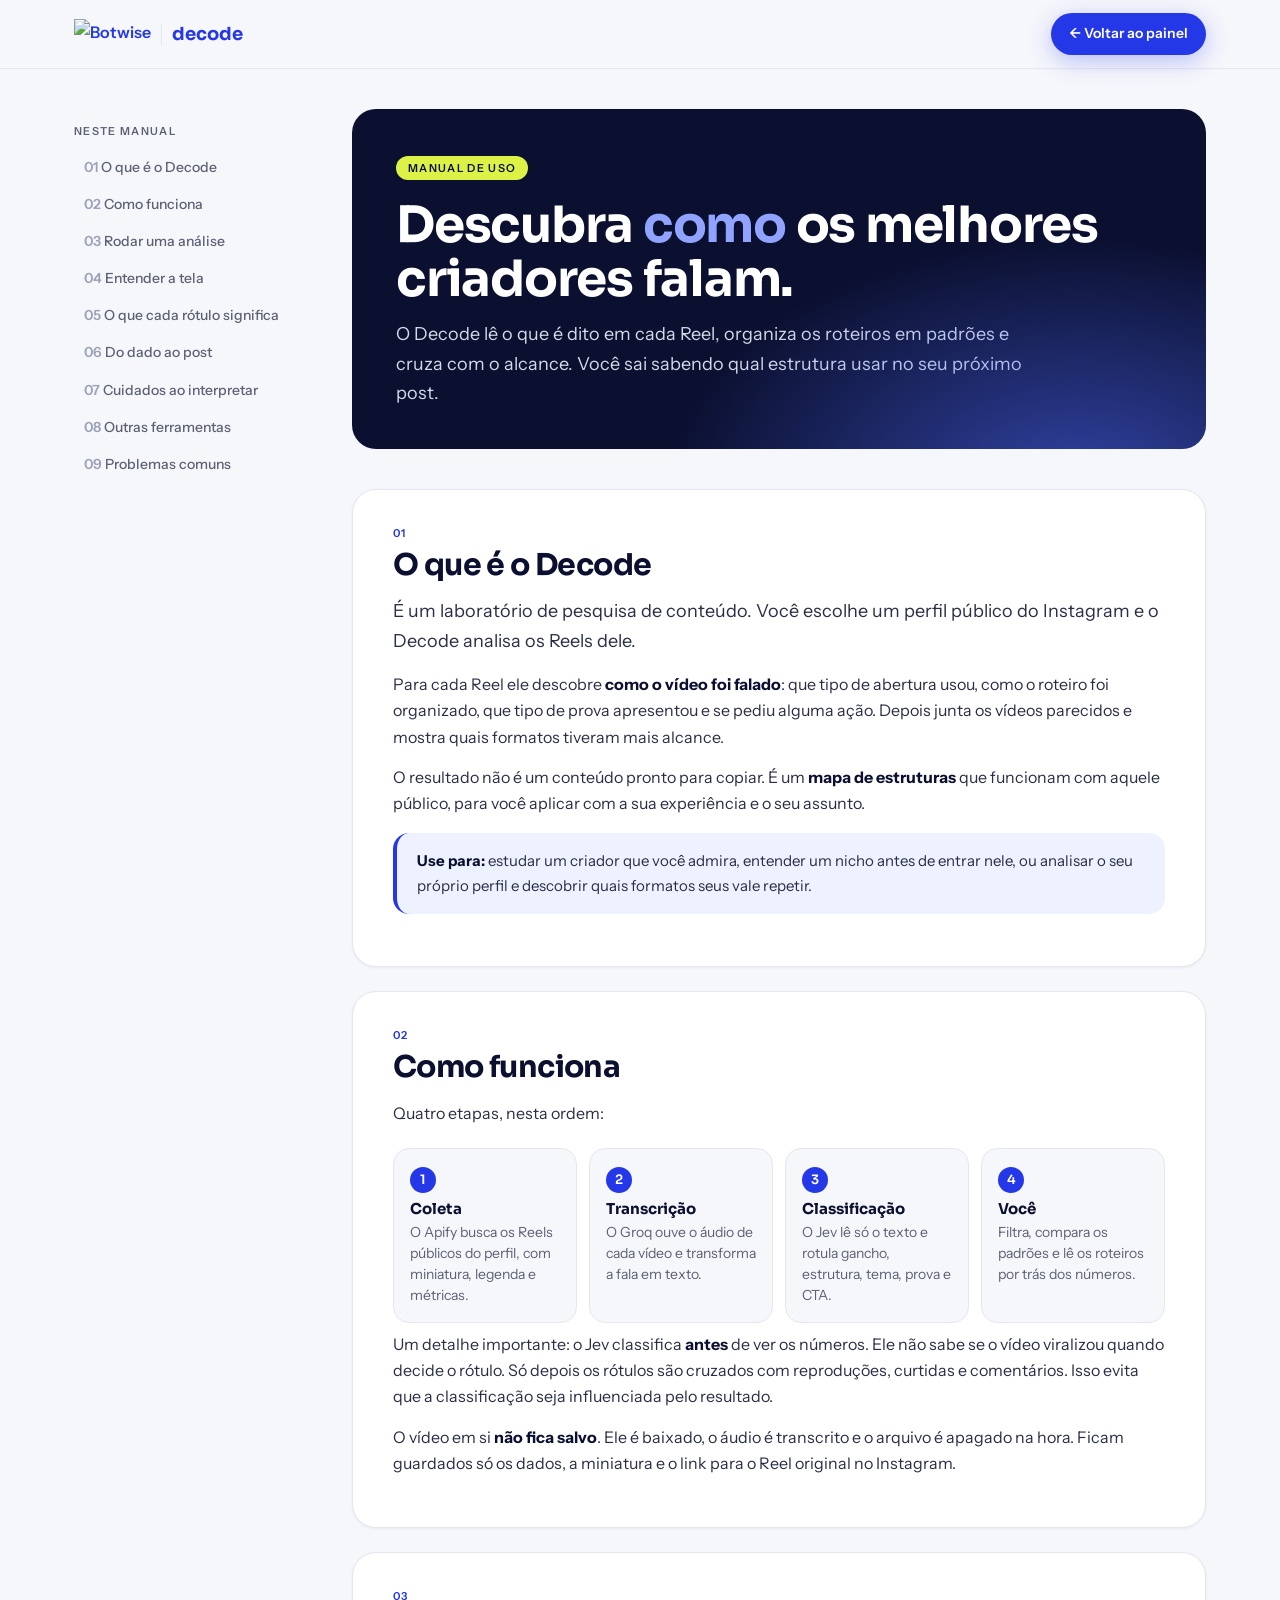
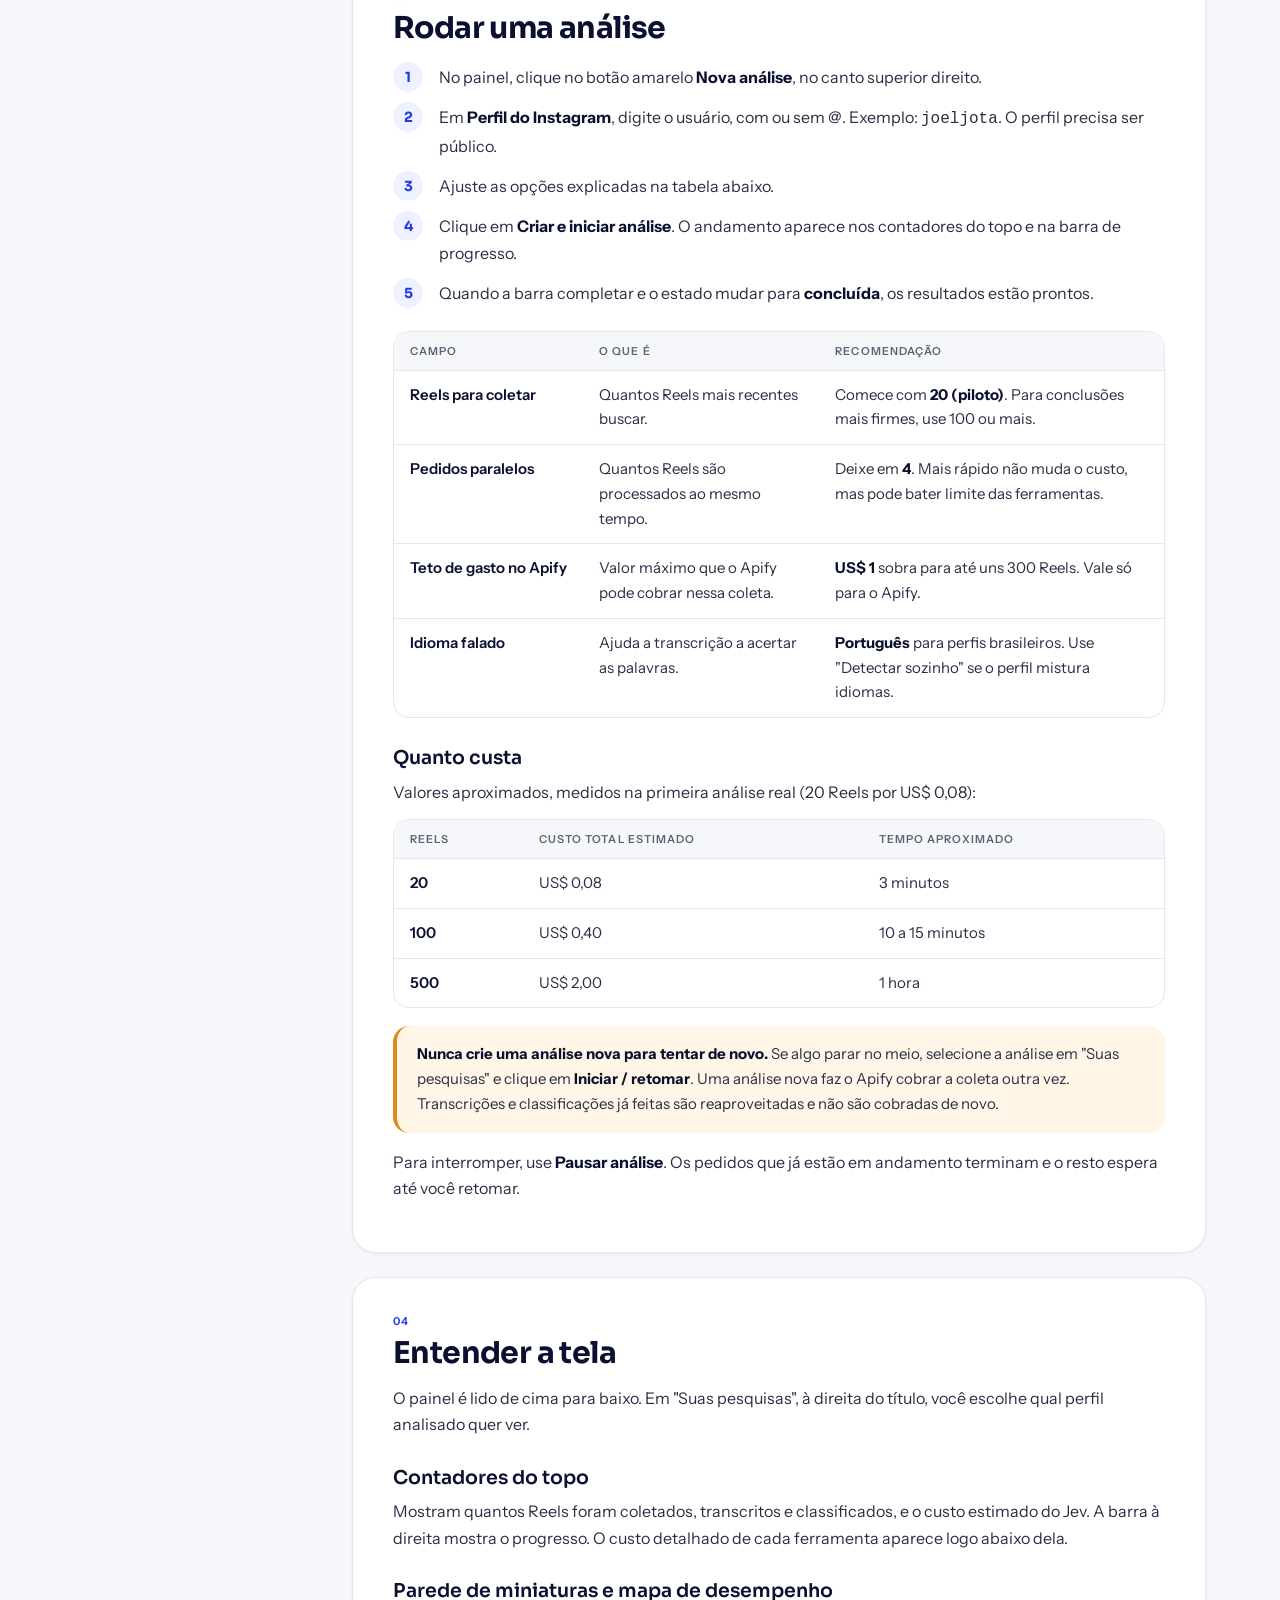
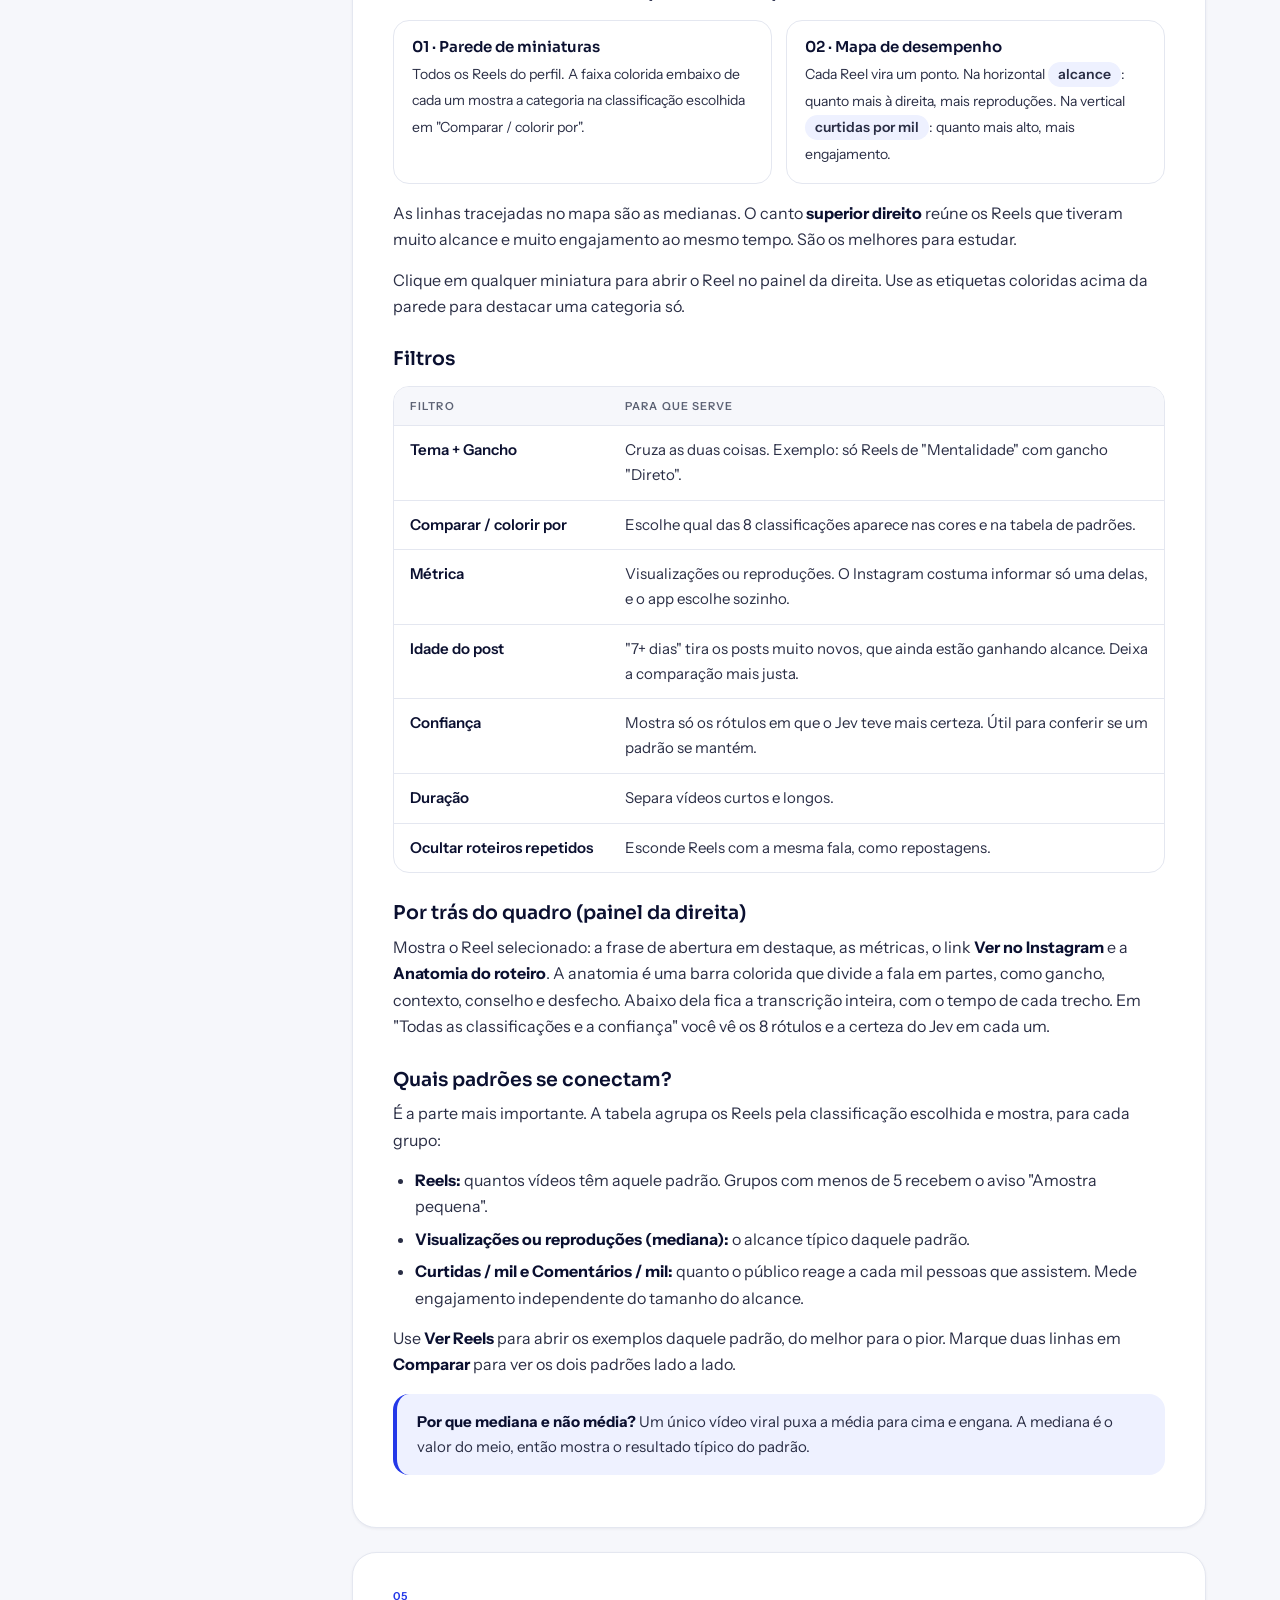
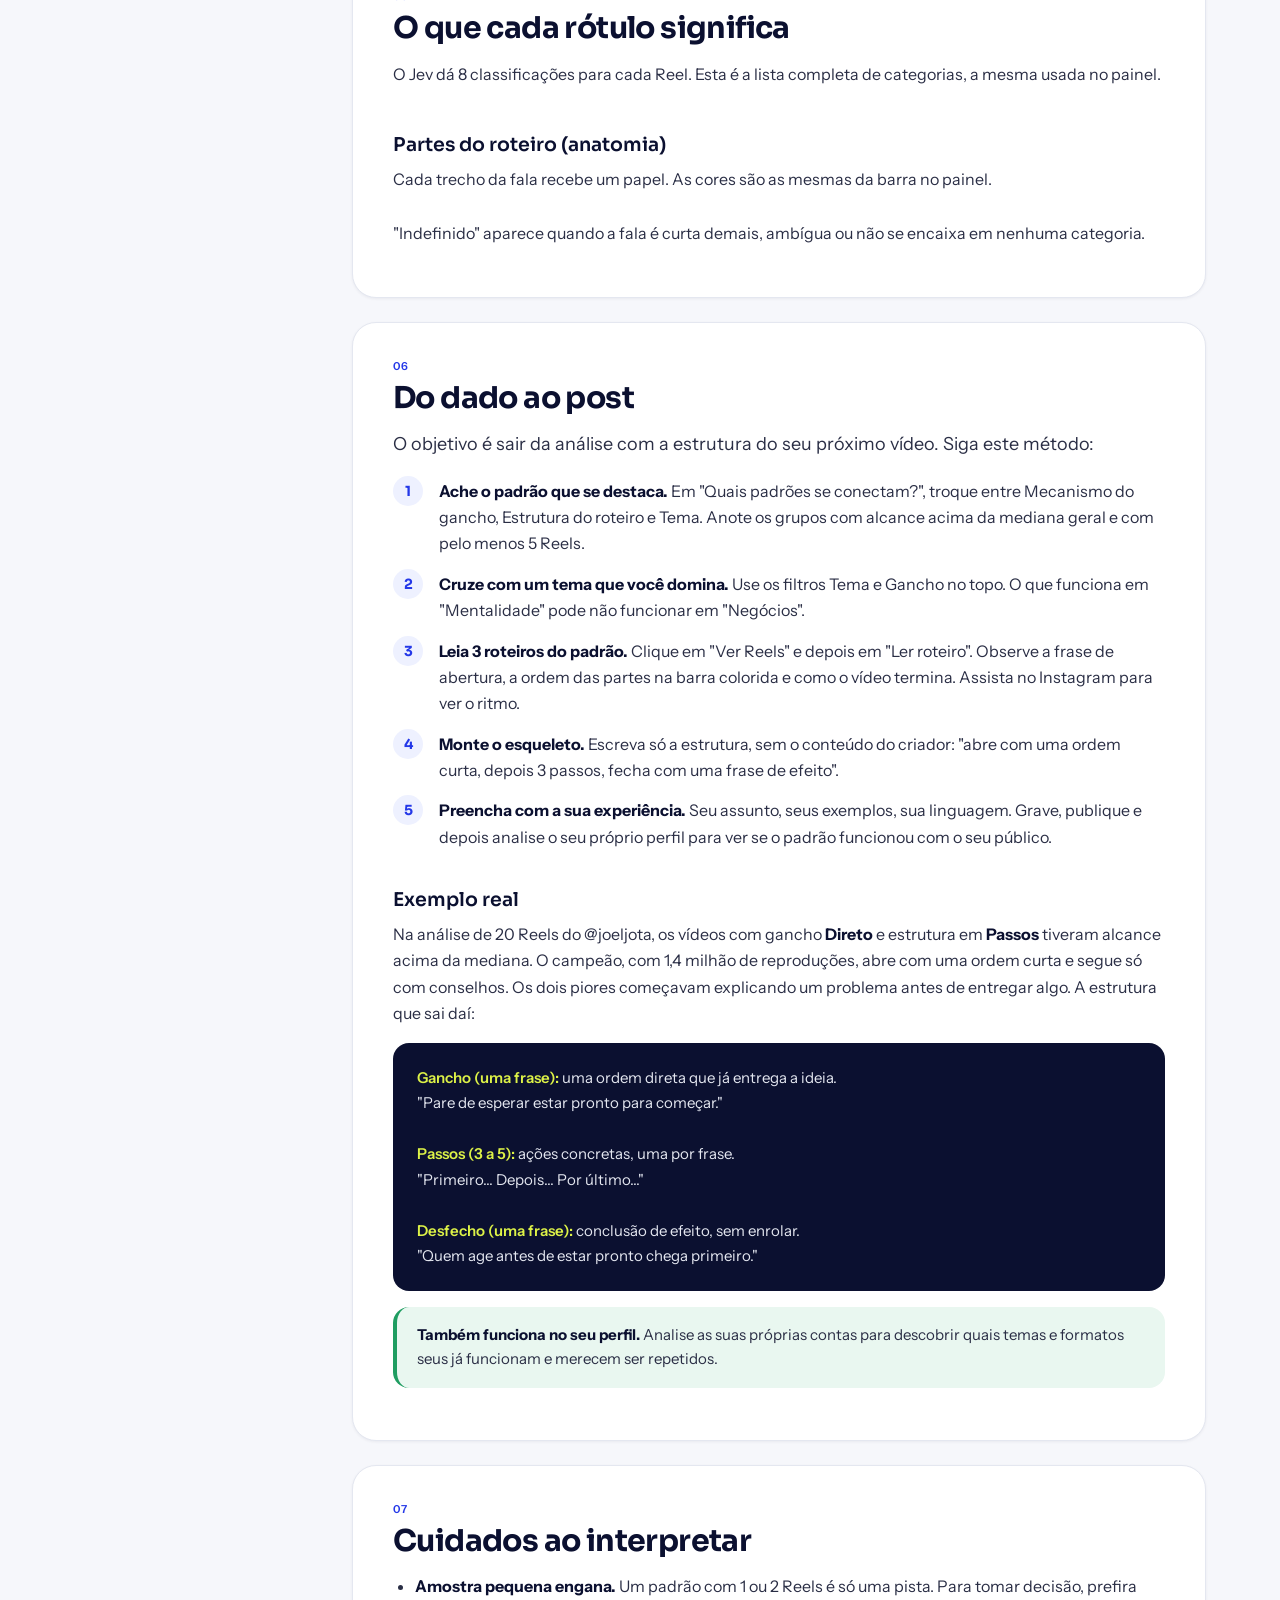
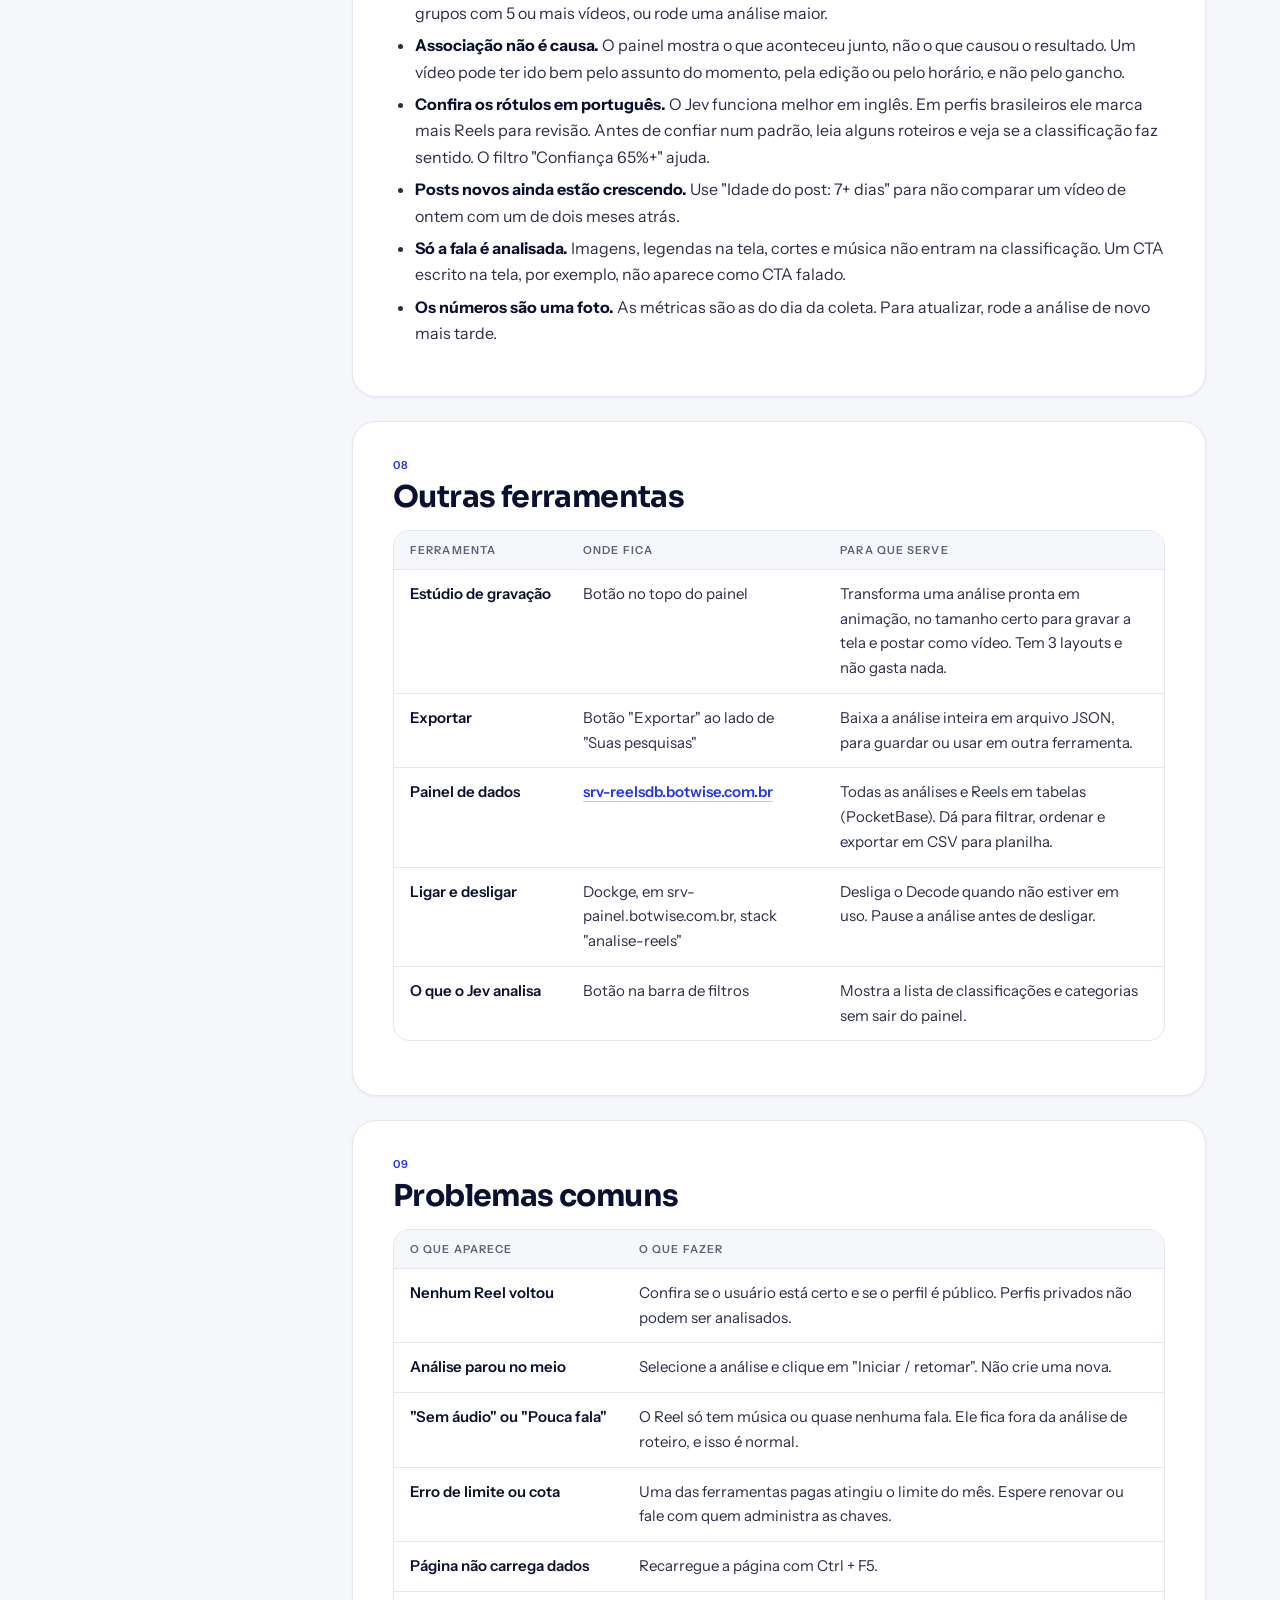
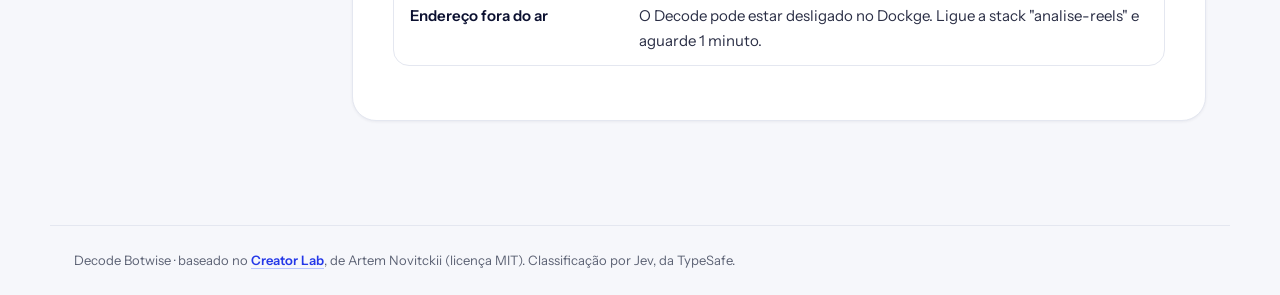
==== public/manual.html @ 29645ce3 "Manual de uso em /manual com link 'Como usar' no painel Explica o que é o Decode, como rodar uma aná" ====
<!doctype html>
<html lang="pt-BR"><head><meta charset="UTF-8"><meta name="viewport" content="width=device-width, initial-scale=1">
<title>Decode Botwise · Manual de uso</title><link rel="icon" type="image/png" href="/favicon.png">
<style>
@import url('https://fonts.googleapis.com/css2?family=Sora:wght@500;600;700&family=Instrument+Sans:wght@400;500;600;700&display=swap');
:root{--azul:#2438E8;--azul-700:#1C2CC0;--azul-50:#EEF1FF;--azul-100:#DCE3FF;--azul-200:#B9C6FF;--tinta:#0B1030;--texto:#2A2E45;--cinza:#5C6274;--cinza-400:#9CA3B8;--linha:#E4E7F0;--fundo:#F6F7FB;--fundo-2:#EEF0F6;--citrico:#DDF247;--sucesso:#1F9D61;--alerta:#DB8B1F;--erro:#E5484D;
 --display:'Sora',system-ui,sans-serif;--texto-f:'Instrument Sans',system-ui,sans-serif}
*{box-sizing:border-box}
html{scroll-behavior:smooth;scroll-padding-top:84px}
body{margin:0;background:var(--fundo);color:var(--texto);font:16px/1.65 var(--texto-f);-webkit-font-smoothing:antialiased}
a{color:var(--azul);font-weight:600;text-decoration:none;border-bottom:1px solid var(--azul-200)}
a:hover{border-bottom-color:var(--azul)}
.topo{position:sticky;top:0;z-index:10;background:rgba(246,247,251,.92);backdrop-filter:blur(8px);border-bottom:1px solid var(--linha)}
.topo-in{max-width:1180px;margin:auto;height:68px;padding:0 24px;display:flex;align-items:center;justify-content:space-between;gap:16px}
.marca{display:flex;align-items:center;gap:10px;border:0}
.marca img{height:30px;display:block}
.marca span{font:700 18px var(--display);color:var(--azul);padding-left:10px;border-left:1px solid var(--linha)}
.voltar{display:inline-flex;align-items:center;gap:8px;background:var(--azul);color:#fff;border:0;border-radius:999px;padding:9px 18px;font-size:14px;box-shadow:0 6px 24px rgba(36,56,232,.30)}
.voltar:hover{background:var(--azul-700)}
.grade{max-width:1180px;margin:auto;padding:0 24px;display:grid;grid-template-columns:230px minmax(0,1fr);gap:48px}
nav.indice{position:sticky;top:92px;align-self:start;padding:32px 0;font-size:14px}
nav.indice p{font:600 11px var(--texto-f);letter-spacing:.12em;color:var(--cinza);margin:0 0 12px}
nav.indice ol{list-style:none;margin:0;padding:0;counter-reset:i}
nav.indice li{counter-increment:i;margin:2px 0}
nav.indice a{display:block;border:0;color:var(--cinza);font-weight:500;padding:6px 10px;border-radius:10px}
nav.indice a:before{content:counter(i,decimal-leading-zero) "  ";color:var(--cinza-400);font-weight:600}
nav.indice a:hover{background:var(--azul-50);color:var(--tinta)}
main{padding:40px 0 80px;min-width:0}
.hero{background:var(--tinta);color:#fff;border-radius:24px;padding:44px 44px 40px;position:relative;overflow:hidden;margin-bottom:40px}
.hero:after{content:'';position:absolute;inset:0;background:radial-gradient(80% 120% at 85% 110%,rgba(79,107,255,.55),transparent 60%);pointer-events:none}
.hero>*{position:relative}
.selo{display:inline-block;font:600 11px var(--texto-f);letter-spacing:.12em;color:var(--tinta);background:var(--citrico);border-radius:999px;padding:5px 12px}
.hero h1{font:700 clamp(32px,4.4vw,50px)/1.08 var(--display);letter-spacing:-.025em;margin:18px 0 14px}
.hero h1 span{color:#8FA3FF}
.hero p{font-size:18px;color:#D5DAE8;max-width:640px;margin:0}
section{background:#fff;border:1px solid var(--linha);border-radius:24px;padding:36px 40px;margin:0 0 24px;box-shadow:0 1px 3px rgba(11,16,48,.06)}
.num{font:600 11px var(--texto-f);letter-spacing:.12em;color:var(--azul)}
h2{font:700 clamp(24px,2.6vw,30px)/1.18 var(--display);letter-spacing:-.02em;color:var(--tinta);margin:8px 0 14px}
h3{font:600 19px/1.3 var(--display);color:var(--tinta);margin:28px 0 8px}
p{margin:0 0 14px}
.lead{font-size:18px;color:var(--texto)}
ul,ol{padding-left:22px;margin:0 0 14px}
li{margin:6px 0}
strong{color:var(--tinta)}
.fluxo{display:grid;grid-template-columns:repeat(4,1fr);gap:12px;margin:22px 0 8px}
.fluxo div{background:var(--fundo);border:1px solid var(--linha);border-radius:16px;padding:16px}
.fluxo b{display:block;font:700 15px var(--display);color:var(--tinta);margin:6px 0 4px}
.fluxo small{display:block;color:var(--cinza);font-size:14px;line-height:1.5}
.fluxo i{font-style:normal;display:inline-grid;place-items:center;width:26px;height:26px;border-radius:999px;background:var(--azul);color:#fff;font:600 13px var(--display)}
.passos{counter-reset:p;list-style:none;padding:0}
.passos>li{counter-increment:p;position:relative;padding:4px 0 10px 46px;margin:0}
.passos>li:before{content:counter(p);position:absolute;left:0;top:2px;width:30px;height:30px;border-radius:999px;background:var(--azul-50);color:var(--azul);font:700 14px var(--display);display:grid;place-items:center}
.tabela{overflow-x:auto;margin:14px 0 18px;border:1px solid var(--linha);border-radius:16px}
table{border-collapse:collapse;width:100%;font-size:15px}
th{text-align:left;font:600 11px var(--texto-f);letter-spacing:.1em;text-transform:uppercase;color:var(--cinza);background:var(--fundo);padding:12px 16px;border-bottom:1px solid var(--linha)}
td{padding:12px 16px;border-bottom:1px solid var(--linha);vertical-align:top}
tr:last-child td{border-bottom:0}
td:first-child{font-weight:600;color:var(--tinta);white-space:nowrap}
.caixa{border-radius:16px;padding:16px 20px;margin:16px 0;font-size:15px}
.caixa.dica{background:var(--azul-50);border-left:4px solid var(--azul)}
.caixa.atencao{background:#FFF6E8;border-left:4px solid var(--alerta)}
.caixa.ok{background:#E9F7F0;border-left:4px solid var(--sucesso)}
.caixa b{color:var(--tinta)}
.caixa p:last-child{margin:0}
.modelo{background:var(--tinta);color:#E4E7F0;border-radius:16px;padding:22px 24px;font-size:15px;line-height:1.7;margin:16px 0}
.modelo b{color:var(--citrico);font-weight:600}
.dims{display:grid;grid-template-columns:repeat(2,minmax(0,1fr));gap:14px;margin-top:18px}
.dim{border:1px solid var(--linha);border-radius:16px;padding:18px 20px;background:var(--fundo)}
.dim h4{font:600 17px var(--display);color:var(--tinta);margin:0 0 4px}
.dim .q{font-size:14px;color:var(--cinza);margin:0 0 10px}
.dim dl{margin:0;font-size:14px}
.dim dt{display:inline;font-weight:600;color:var(--tinta)}
.dim dt:after{content:' — ';color:var(--cinza-400);font-weight:400}
.dim dd{display:inline;margin:0;color:var(--texto)}
.dim dd:after{content:'';display:block;margin-bottom:5px}
.papeis{display:grid;grid-template-columns:repeat(2,minmax(0,1fr));gap:10px;margin-top:14px}
.papel{display:flex;gap:12px;align-items:flex-start;font-size:15px}
.papel i{flex:0 0 14px;height:14px;border-radius:4px;background:var(--c);margin-top:5px}
.papel b{color:var(--tinta)}
.tela{display:grid;grid-template-columns:repeat(2,minmax(0,1fr));gap:14px;margin:16px 0}
.tela div{border:1px solid var(--linha);border-radius:16px;padding:16px 18px}
.tela b{display:block;font:600 15px var(--display);color:var(--tinta);margin-bottom:4px}
.tela span{font-size:14px;color:var(--texto)}
.eixo{display:inline-block;background:var(--azul-50);color:var(--azul-700);border-radius:999px;padding:1px 10px;font-size:13px;font-weight:600}
footer{max-width:1180px;margin:auto;padding:24px;color:var(--cinza);font-size:13px;border-top:1px solid var(--linha)}
@media(max-width:900px){.grade{grid-template-columns:1fr;gap:0}nav.indice{display:none}.fluxo{grid-template-columns:repeat(2,1fr)}.dims,.papeis,.tela{grid-template-columns:1fr}section{padding:26px 20px}.hero{padding:32px 24px}}
@media(max-width:480px){.topo-in{padding:0 16px}.grade{padding:0 16px}.fluxo{grid-template-columns:1fr}.marca span{display:none}td:first-child{white-space:normal}}
</style></head>
<body>
<header class="topo"><div class="topo-in"><a class="marca" href="/" aria-label="Voltar ao Decode Botwise"><img src="/logo.svg" alt="Botwise"><span>decode</span></a><a class="voltar" href="/">← Voltar ao painel</a></div></header>
<div class="grade">
<nav class="indice" aria-label="Índice"><p>NESTE MANUAL</p><ol>
<li><a href="#o-que-e">O que é o Decode</a></li>
<li><a href="#como-funciona">Como funciona</a></li>
<li><a href="#rodar">Rodar uma análise</a></li>
<li><a href="#tela">Entender a tela</a></li>
<li><a href="#glossario">O que cada rótulo significa</a></li>
<li><a href="#dados-para-post">Do dado ao post</a></li>
<li><a href="#cuidados">Cuidados ao interpretar</a></li>
<li><a href="#ferramentas">Outras ferramentas</a></li>
<li><a href="#problemas">Problemas comuns</a></li>
</ol></nav>
<main>
<div class="hero"><span class="selo">MANUAL DE USO</span><h1>Descubra <span>como</span> os melhores criadores falam.</h1><p>O Decode lê o que é dito em cada Reel, organiza os roteiros em padrões e cruza com o alcance. Você sai sabendo qual estrutura usar no seu próximo post.</p></div>

<section id="o-que-e"><div class="num">01</div><h2>O que é o Decode</h2>
<p class="lead">É um laboratório de pesquisa de conteúdo. Você escolhe um perfil público do Instagram e o Decode analisa os Reels dele.</p>
<p>Para cada Reel ele descobre <strong>como o vídeo foi falado</strong>: que tipo de abertura usou, como o roteiro foi organizado, que tipo de prova apresentou e se pediu alguma ação. Depois junta os vídeos parecidos e mostra quais formatos tiveram mais alcance.</p>
<p>O resultado não é um conteúdo pronto para copiar. É um <strong>mapa de estruturas</strong> que funcionam com aquele público, para você aplicar com a sua experiência e o seu assunto.</p>
<div class="caixa dica"><p><b>Use para:</b> estudar um criador que você admira, entender um nicho antes de entrar nele, ou analisar o seu próprio perfil e descobrir quais formatos seus vale repetir.</p></div>
</section>

<section id="como-funciona"><div class="num">02</div><h2>Como funciona</h2>
<p>Quatro etapas, nesta ordem:</p>
<div class="fluxo">
<div><i>1</i><b>Coleta</b><small>O Apify busca os Reels públicos do perfil, com miniatura, legenda e métricas.</small></div>
<div><i>2</i><b>Transcrição</b><small>O Groq ouve o áudio de cada vídeo e transforma a fala em texto.</small></div>
<div><i>3</i><b>Classificação</b><small>O Jev lê só o texto e rotula gancho, estrutura, tema, prova e CTA.</small></div>
<div><i>4</i><b>Você</b><small>Filtra, compara os padrões e lê os roteiros por trás dos números.</small></div>
</div>
<p>Um detalhe importante: o Jev classifica <strong>antes</strong> de ver os números. Ele não sabe se o vídeo viralizou quando decide o rótulo. Só depois os rótulos são cruzados com reproduções, curtidas e comentários. Isso evita que a classificação seja influenciada pelo resultado.</p>
<p>O vídeo em si <strong>não fica salvo</strong>. Ele é baixado, o áudio é transcrito e o arquivo é apagado na hora. Ficam guardados só os dados, a miniatura e o link para o Reel original no Instagram.</p>
</section>

<section id="rodar"><div class="num">03</div><h2>Rodar uma análise</h2>
<ol class="passos">
<li>No painel, clique no botão amarelo <strong>Nova análise</strong>, no canto superior direito.</li>
<li>Em <strong>Perfil do Instagram</strong>, digite o usuário, com ou sem @. Exemplo: <code>joeljota</code>. O perfil precisa ser público.</li>
<li>Ajuste as opções explicadas na tabela abaixo.</li>
<li>Clique em <strong>Criar e iniciar análise</strong>. O andamento aparece nos contadores do topo e na barra de progresso.</li>
<li>Quando a barra completar e o estado mudar para <strong>concluída</strong>, os resultados estão prontos.</li>
</ol>
<div class="tabela"><table><thead><tr><th>Campo</th><th>O que é</th><th>Recomendação</th></tr></thead><tbody>
<tr><td>Reels para coletar</td><td>Quantos Reels mais recentes buscar.</td><td>Comece com <strong>20 (piloto)</strong>. Para conclusões mais firmes, use 100 ou mais.</td></tr>
<tr><td>Pedidos paralelos</td><td>Quantos Reels são processados ao mesmo tempo.</td><td>Deixe em <strong>4</strong>. Mais rápido não muda o custo, mas pode bater limite das ferramentas.</td></tr>
<tr><td>Teto de gasto no Apify</td><td>Valor máximo que o Apify pode cobrar nessa coleta.</td><td><strong>US$ 1</strong> sobra para até uns 300 Reels. Vale só para o Apify.</td></tr>
<tr><td>Idioma falado</td><td>Ajuda a transcrição a acertar as palavras.</td><td><strong>Português</strong> para perfis brasileiros. Use "Detectar sozinho" se o perfil mistura idiomas.</td></tr>
</tbody></table></div>
<h3>Quanto custa</h3>
<p>Valores aproximados, medidos na primeira análise real (20 Reels por US$ 0,08):</p>
<div class="tabela"><table><thead><tr><th>Reels</th><th>Custo total estimado</th><th>Tempo aproximado</th></tr></thead><tbody>
<tr><td>20</td><td>US$ 0,08</td><td>3 minutos</td></tr>
<tr><td>100</td><td>US$ 0,40</td><td>10 a 15 minutos</td></tr>
<tr><td>500</td><td>US$ 2,00</td><td>1 hora</td></tr>
</tbody></table></div>
<div class="caixa atencao"><p><b>Nunca crie uma análise nova para tentar de novo.</b> Se algo parar no meio, selecione a análise em "Suas pesquisas" e clique em <b>Iniciar / retomar</b>. Uma análise nova faz o Apify cobrar a coleta outra vez. Transcrições e classificações já feitas são reaproveitadas e não são cobradas de novo.</p></div>
<p>Para interromper, use <strong>Pausar análise</strong>. Os pedidos que já estão em andamento terminam e o resto espera até você retomar.</p>
</section>

<section id="tela"><div class="num">04</div><h2>Entender a tela</h2>
<p>O painel é lido de cima para baixo. Em "Suas pesquisas", à direita do título, você escolhe qual perfil analisado quer ver.</p>
<h3>Contadores do topo</h3>
<p>Mostram quantos Reels foram coletados, transcritos e classificados, e o custo estimado do Jev. A barra à direita mostra o progresso. O custo detalhado de cada ferramenta aparece logo abaixo dela.</p>
<h3>Parede de miniaturas e mapa de desempenho</h3>
<div class="tela">
<div><b>01 · Parede de miniaturas</b><span>Todos os Reels do perfil. A faixa colorida embaixo de cada um mostra a categoria na classificação escolhida em "Comparar / colorir por".</span></div>
<div><b>02 · Mapa de desempenho</b><span>Cada Reel vira um ponto. Na horizontal <span class="eixo">alcance</span>: quanto mais à direita, mais reproduções. Na vertical <span class="eixo">curtidas por mil</span>: quanto mais alto, mais engajamento.</span></div>
</div>
<p>As linhas tracejadas no mapa são as medianas. O canto <strong>superior direito</strong> reúne os Reels que tiveram muito alcance e muito engajamento ao mesmo tempo. São os melhores para estudar.</p>
<p>Clique em qualquer miniatura para abrir o Reel no painel da direita. Use as etiquetas coloridas acima da parede para destacar uma categoria só.</p>
<h3>Filtros</h3>
<div class="tabela"><table><thead><tr><th>Filtro</th><th>Para que serve</th></tr></thead><tbody>
<tr><td>Tema + Gancho</td><td>Cruza as duas coisas. Exemplo: só Reels de "Mentalidade" com gancho "Direto".</td></tr>
<tr><td>Comparar / colorir por</td><td>Escolhe qual das 8 classificações aparece nas cores e na tabela de padrões.</td></tr>
<tr><td>Métrica</td><td>Visualizações ou reproduções. O Instagram costuma informar só uma delas, e o app escolhe sozinho.</td></tr>
<tr><td>Idade do post</td><td>"7+ dias" tira os posts muito novos, que ainda estão ganhando alcance. Deixa a comparação mais justa.</td></tr>
<tr><td>Confiança</td><td>Mostra só os rótulos em que o Jev teve mais certeza. Útil para conferir se um padrão se mantém.</td></tr>
<tr><td>Duração</td><td>Separa vídeos curtos e longos.</td></tr>
<tr><td>Ocultar roteiros repetidos</td><td>Esconde Reels com a mesma fala, como repostagens.</td></tr>
</tbody></table></div>
<h3>Por trás do quadro (painel da direita)</h3>
<p>Mostra o Reel selecionado: a frase de abertura em destaque, as métricas, o link <strong>Ver no Instagram</strong> e a <strong>Anatomia do roteiro</strong>. A anatomia é uma barra colorida que divide a fala em partes, como gancho, contexto, conselho e desfecho. Abaixo dela fica a transcrição inteira, com o tempo de cada trecho. Em "Todas as classificações e a confiança" você vê os 8 rótulos e a certeza do Jev em cada um.</p>
<h3>Quais padrões se conectam?</h3>
<p>É a parte mais importante. A tabela agrupa os Reels pela classificação escolhida e mostra, para cada grupo:</p>
<ul>
<li><strong>Reels:</strong> quantos vídeos têm aquele padrão. Grupos com menos de 5 recebem o aviso "Amostra pequena".</li>
<li><strong>Visualizações ou reproduções (mediana):</strong> o alcance típico daquele padrão.</li>
<li><strong>Curtidas / mil e Comentários / mil:</strong> quanto o público reage a cada mil pessoas que assistem. Mede engajamento independente do tamanho do alcance.</li>
</ul>
<p>Use <strong>Ver Reels</strong> para abrir os exemplos daquele padrão, do melhor para o pior. Marque duas linhas em <strong>Comparar</strong> para ver os dois padrões lado a lado.</p>
<div class="caixa dica"><p><b>Por que mediana e não média?</b> Um único vídeo viral puxa a média para cima e engana. A mediana é o valor do meio, então mostra o resultado típico do padrão.</p></div>
</section>

<section id="glossario"><div class="num">05</div><h2>O que cada rótulo significa</h2>
<p>O Jev dá 8 classificações para cada Reel. Esta é a lista completa de categorias, a mesma usada no painel.</p>
<div class="dims" id="dims"></div>
<h3>Partes do roteiro (anatomia)</h3>
<p>Cada trecho da fala recebe um papel. As cores são as mesmas da barra no painel.</p>
<div class="papeis" id="papeis"></div>
<p style="margin-top:14px">"Indefinido" aparece quando a fala é curta demais, ambígua ou não se encaixa em nenhuma categoria.</p>
</section>

<section id="dados-para-post"><div class="num">06</div><h2>Do dado ao post</h2>
<p class="lead">O objetivo é sair da análise com a estrutura do seu próximo vídeo. Siga este método:</p>
<ol class="passos">
<li><strong>Ache o padrão que se destaca.</strong> Em "Quais padrões se conectam?", troque entre Mecanismo do gancho, Estrutura do roteiro e Tema. Anote os grupos com alcance acima da mediana geral e com pelo menos 5 Reels.</li>
<li><strong>Cruze com um tema que você domina.</strong> Use os filtros Tema e Gancho no topo. O que funciona em "Mentalidade" pode não funcionar em "Negócios".</li>
<li><strong>Leia 3 roteiros do padrão.</strong> Clique em "Ver Reels" e depois em "Ler roteiro". Observe a frase de abertura, a ordem das partes na barra colorida e como o vídeo termina. Assista no Instagram para ver o ritmo.</li>
<li><strong>Monte o esqueleto.</strong> Escreva só a estrutura, sem o conteúdo do criador: "abre com uma ordem curta, depois 3 passos, fecha com uma frase de efeito".</li>
<li><strong>Preencha com a sua experiência.</strong> Seu assunto, seus exemplos, sua linguagem. Grave, publique e depois analise o seu próprio perfil para ver se o padrão funcionou com o seu público.</li>
</ol>
<h3>Exemplo real</h3>
<p>Na análise de 20 Reels do @joeljota, os vídeos com gancho <strong>Direto</strong> e estrutura em <strong>Passos</strong> tiveram alcance acima da mediana. O campeão, com 1,4 milhão de reproduções, abre com uma ordem curta e segue só com conselhos. Os dois piores começavam explicando um problema antes de entregar algo. A estrutura que sai daí:</p>
<div class="modelo"><b>Gancho (uma frase):</b> uma ordem direta que já entrega a ideia.<br>"Pare de esperar estar pronto para começar."<br><br><b>Passos (3 a 5):</b> ações concretas, uma por frase.<br>"Primeiro... Depois... Por último..."<br><br><b>Desfecho (uma frase):</b> conclusão de efeito, sem enrolar.<br>"Quem age antes de estar pronto chega primeiro."</div>
<div class="caixa ok"><p><b>Também funciona no seu perfil.</b> Analise as suas próprias contas para descobrir quais temas e formatos seus já funcionam e merecem ser repetidos.</p></div>
</section>

<section id="cuidados"><div class="num">07</div><h2>Cuidados ao interpretar</h2>
<ul>
<li><strong>Amostra pequena engana.</strong> Um padrão com 1 ou 2 Reels é só uma pista. Para tomar decisão, prefira grupos com 5 ou mais vídeos, ou rode uma análise maior.</li>
<li><strong>Associação não é causa.</strong> O painel mostra o que aconteceu junto, não o que causou o resultado. Um vídeo pode ter ido bem pelo assunto do momento, pela edição ou pelo horário, e não pelo gancho.</li>
<li><strong>Confira os rótulos em português.</strong> O Jev funciona melhor em inglês. Em perfis brasileiros ele marca mais Reels para revisão. Antes de confiar num padrão, leia alguns roteiros e veja se a classificação faz sentido. O filtro "Confiança 65%+" ajuda.</li>
<li><strong>Posts novos ainda estão crescendo.</strong> Use "Idade do post: 7+ dias" para não comparar um vídeo de ontem com um de dois meses atrás.</li>
<li><strong>Só a fala é analisada.</strong> Imagens, legendas na tela, cortes e música não entram na classificação. Um CTA escrito na tela, por exemplo, não aparece como CTA falado.</li>
<li><strong>Os números são uma foto.</strong> As métricas são as do dia da coleta. Para atualizar, rode a análise de novo mais tarde.</li>
</ul>
</section>

<section id="ferramentas"><div class="num">08</div><h2>Outras ferramentas</h2>
<div class="tabela"><table><thead><tr><th>Ferramenta</th><th>Onde fica</th><th>Para que serve</th></tr></thead><tbody>
<tr><td>Estúdio de gravação</td><td>Botão no topo do painel</td><td>Transforma uma análise pronta em animação, no tamanho certo para gravar a tela e postar como vídeo. Tem 3 layouts e não gasta nada.</td></tr>
<tr><td>Exportar</td><td>Botão "Exportar" ao lado de "Suas pesquisas"</td><td>Baixa a análise inteira em arquivo JSON, para guardar ou usar em outra ferramenta.</td></tr>
<tr><td>Painel de dados</td><td><a href="https://srv-reelsdb.botwise.com.br/_/" target="_blank" rel="noopener noreferrer">srv-reelsdb.botwise.com.br</a></td><td>Todas as análises e Reels em tabelas (PocketBase). Dá para filtrar, ordenar e exportar em CSV para planilha.</td></tr>
<tr><td>Ligar e desligar</td><td>Dockge, em srv-painel.botwise.com.br, stack "analise-reels"</td><td>Desliga o Decode quando não estiver em uso. Pause a análise antes de desligar.</td></tr>
<tr><td>O que o Jev analisa</td><td>Botão na barra de filtros</td><td>Mostra a lista de classificações e categorias sem sair do painel.</td></tr>
</tbody></table></div>
</section>

<section id="problemas"><div class="num">09</div><h2>Problemas comuns</h2>
<div class="tabela"><table><thead><tr><th>O que aparece</th><th>O que fazer</th></tr></thead><tbody>
<tr><td>Nenhum Reel voltou</td><td>Confira se o usuário está certo e se o perfil é público. Perfis privados não podem ser analisados.</td></tr>
<tr><td>Análise parou no meio</td><td>Selecione a análise e clique em "Iniciar / retomar". Não crie uma nova.</td></tr>
<tr><td>"Sem áudio" ou "Pouca fala"</td><td>O Reel só tem música ou quase nenhuma fala. Ele fica fora da análise de roteiro, e isso é normal.</td></tr>
<tr><td>Erro de limite ou cota</td><td>Uma das ferramentas pagas atingiu o limite do mês. Espere renovar ou fale com quem administra as chaves.</td></tr>
<tr><td>Página não carrega dados</td><td>Recarregue a página com Ctrl + F5.</td></tr>
<tr><td>Endereço fora do ar</td><td>O Decode pode estar desligado no Dockge. Ligue a stack "analise-reels" e aguarde 1 minuto.</td></tr>
</tbody></table></div>
</section>
</main></div>
<footer>Decode Botwise · baseado no <a href="https://github.com/artemnovitckii/creator-lab" target="_blank" rel="noopener noreferrer">Creator Lab</a>, de Artem Novitckii (licença MIT). Classificação por Jev, da TypeSafe.</footer>
<script type="module">
import {DIMENSOES,ROTULOS,PAPEIS} from '/i18n.mjs';
const esc=s=>String(s).replace(/[&<>"']/g,c=>({'&':'&amp;','<':'&lt;','>':'&gt;','"':'&quot;',"'":'&#39;'}[c]));
const PERGUNTA={topic:'Sobre o que é o vídeo inteiro.',opening:'O formato da primeira frase falada.',mechanism:'O motivo que a abertura dá para continuar assistindo.',structure:'Como o roteiro inteiro é organizado.',evidence:'Que tipo de sustentação o criador oferece.',emotion:'Que emoção as palavras tentam despertar.',specificity:'Quão prático é o conselho.',cta:'O pedido de ação falado no fim.'};
document.getElementById('dims').innerHTML=Object.entries(DIMENSOES).map(([k,d])=>`<div class="dim"><h4>${esc(d.titulo)}</h4><p class="q">${esc(PERGUNTA[k]||'')}</p><dl>${Object.entries(d.criterios).filter(([c])=>c!=='unclear').map(([c,t])=>`<dt>${esc(ROTULOS[c]||c)}</dt><dd>${esc(t)}</dd>`).join('')}</dl></div>`).join('');
const CORES={hook:'#2438E8',setup:'#8FA3FF',problem:'#E5484D',example:'#0E9FB5',advice:'#1F9D61',payoff:'#7C5CE6',cta:'#B9C61E',other:'#C4C9D6'};
document.getElementById('papeis').innerHTML=Object.entries(PAPEIS).map(([k,t])=>`<div class="papel"><i style="--c:${CORES[k]}"></i><span><b>${esc(ROTULOS[k]||k)}:</b> ${esc(t)}</span></div>`).join('');
</script>
</body></html>
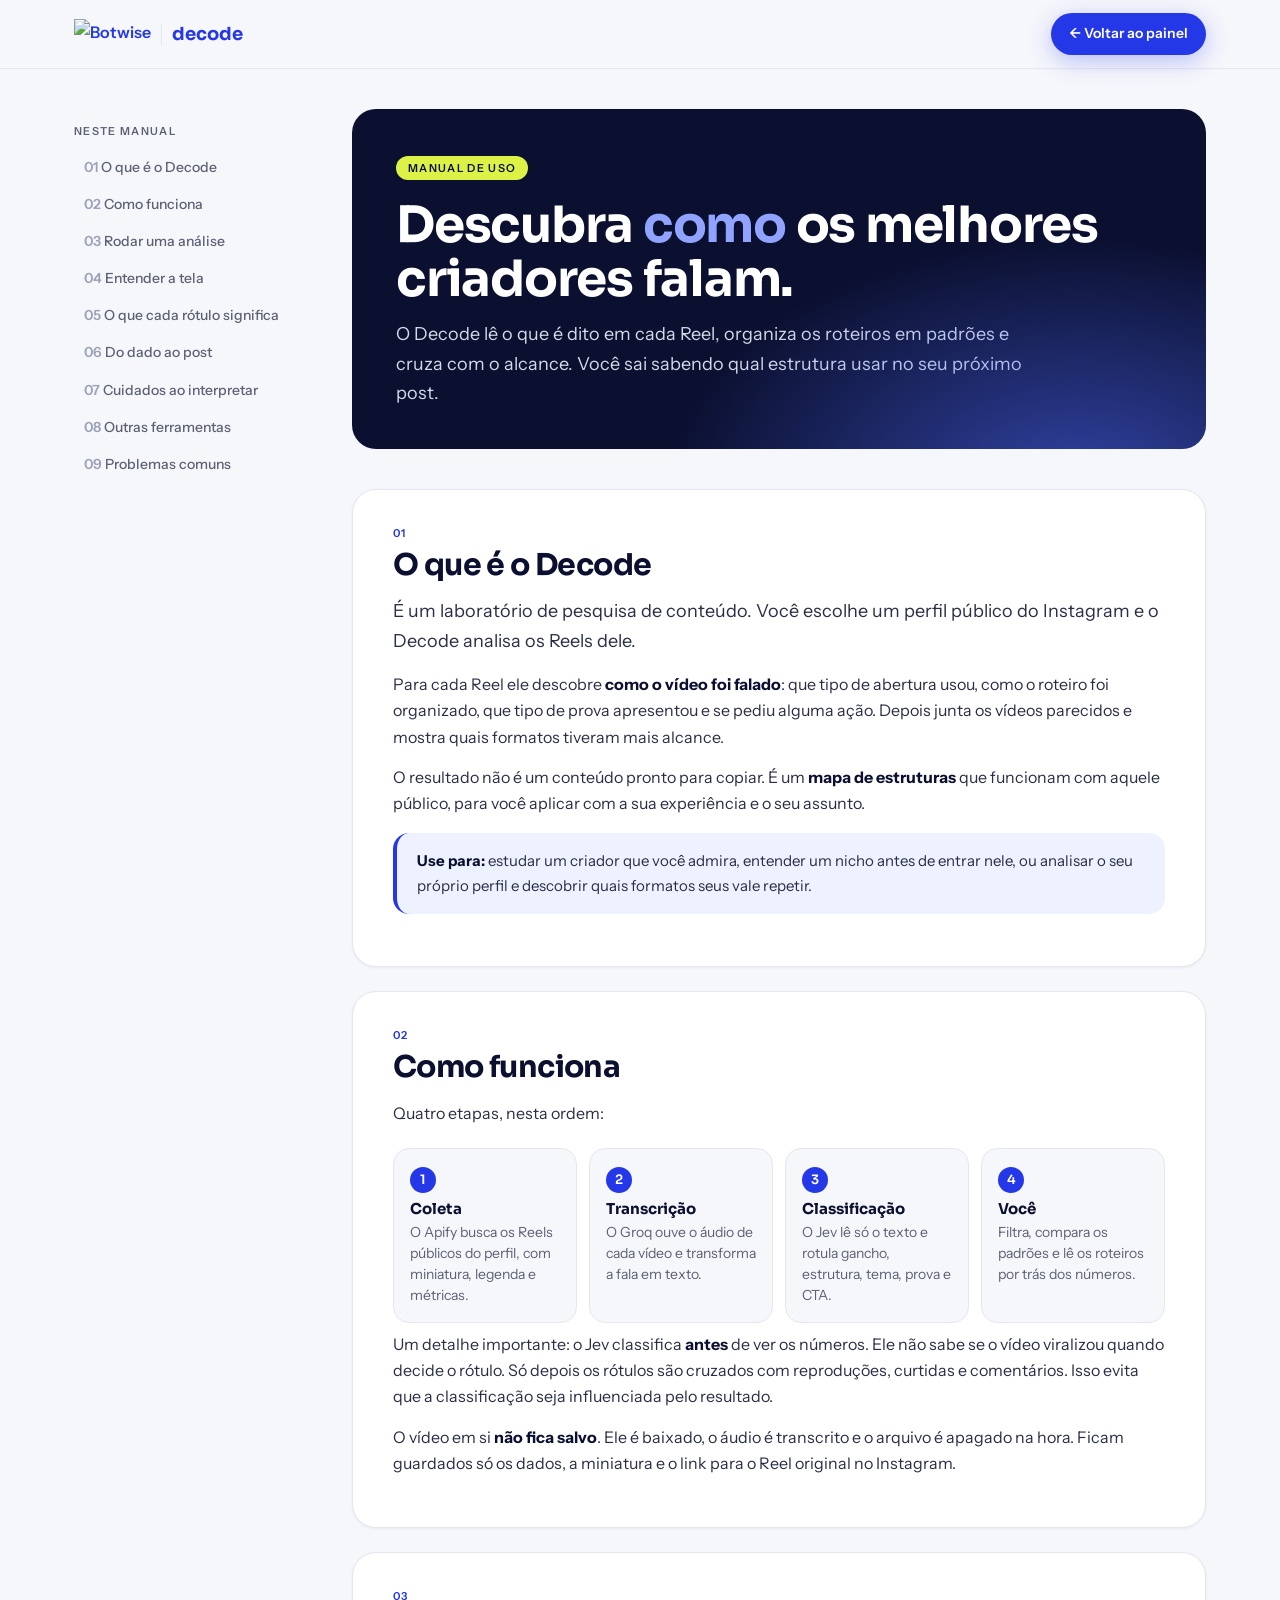
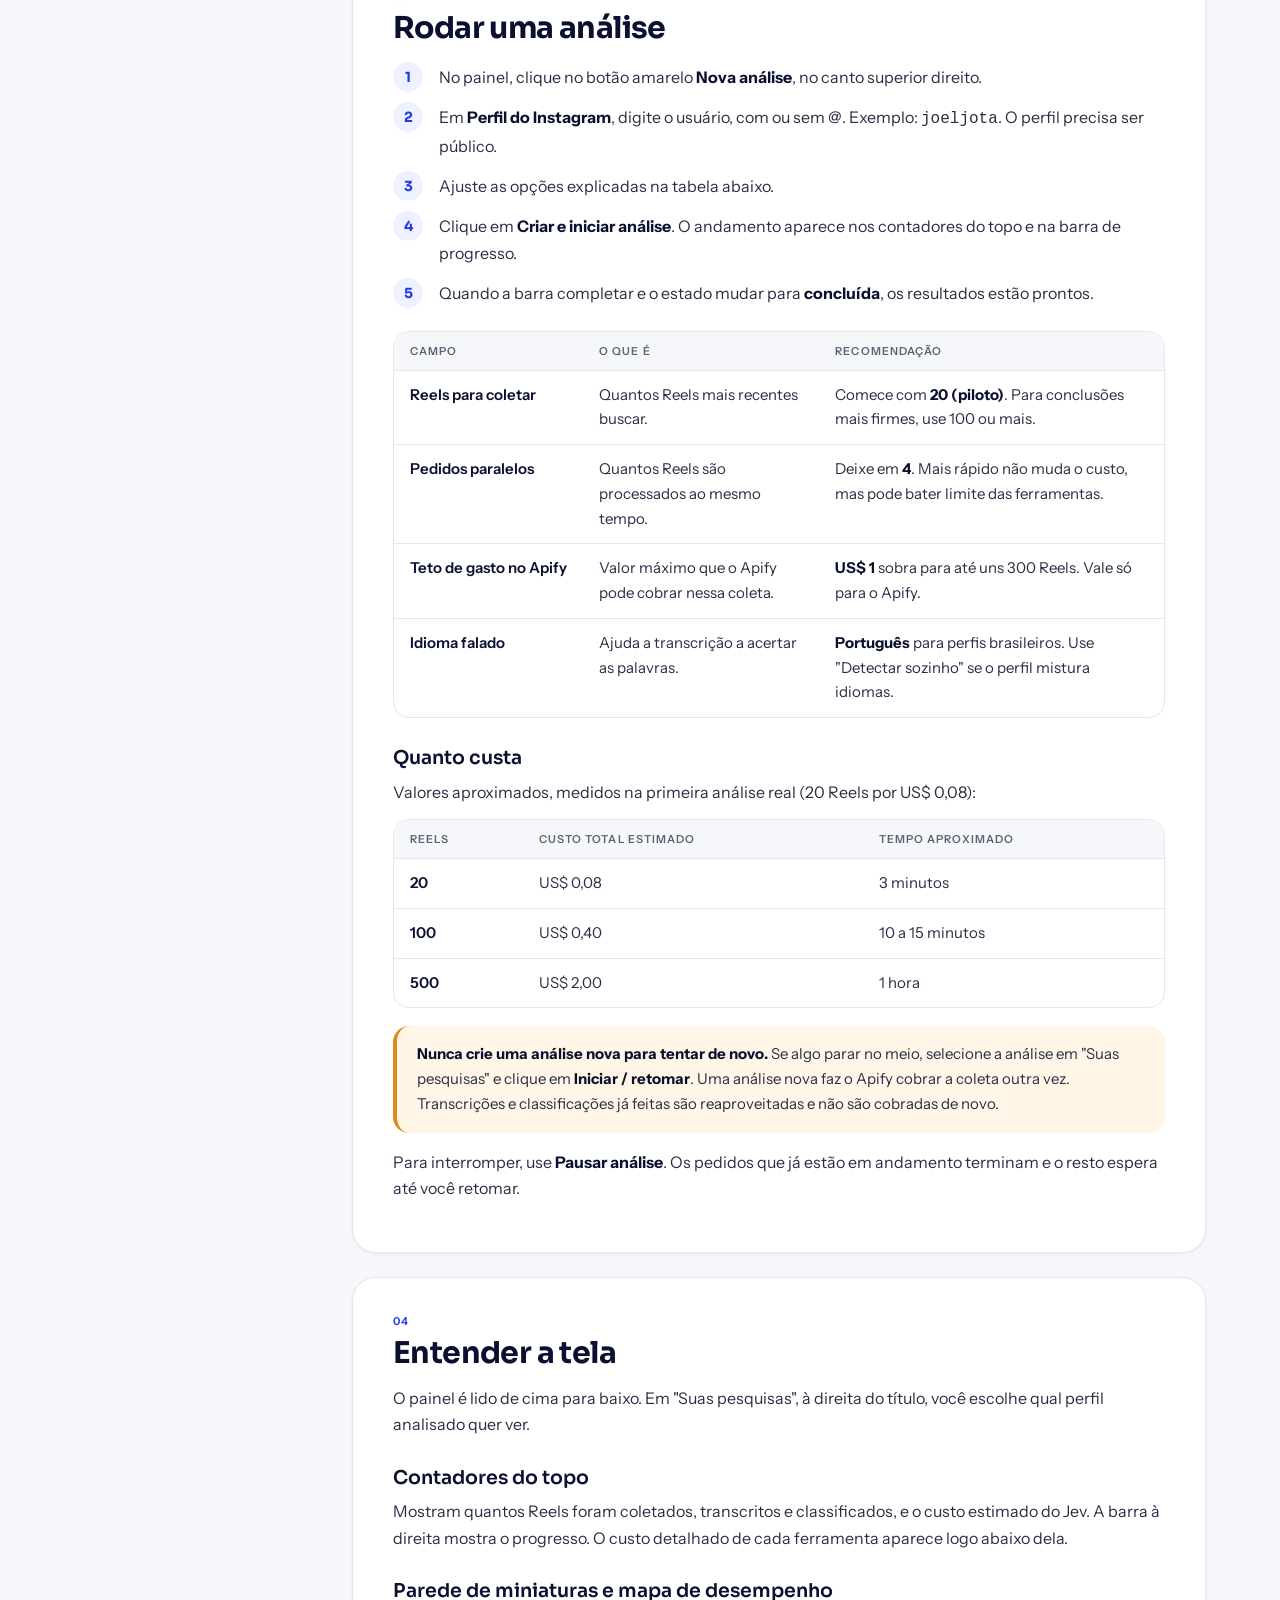
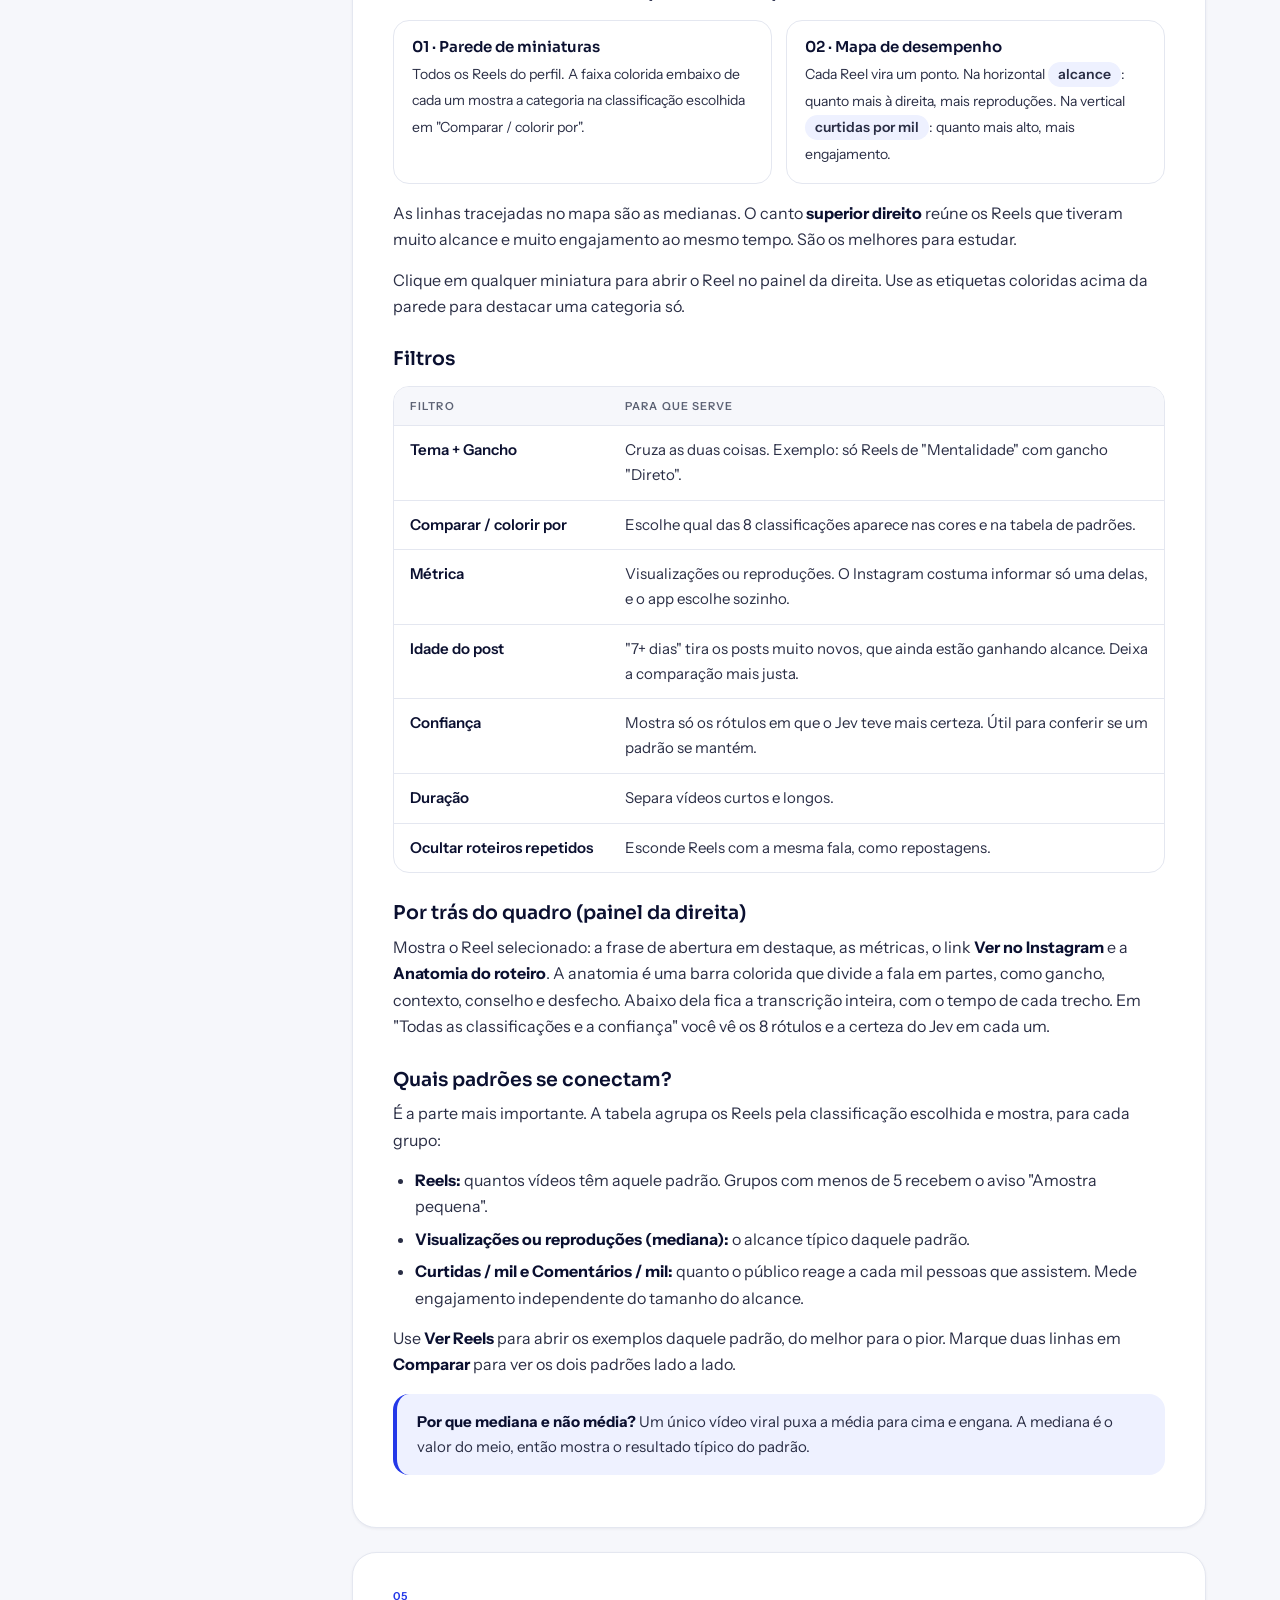
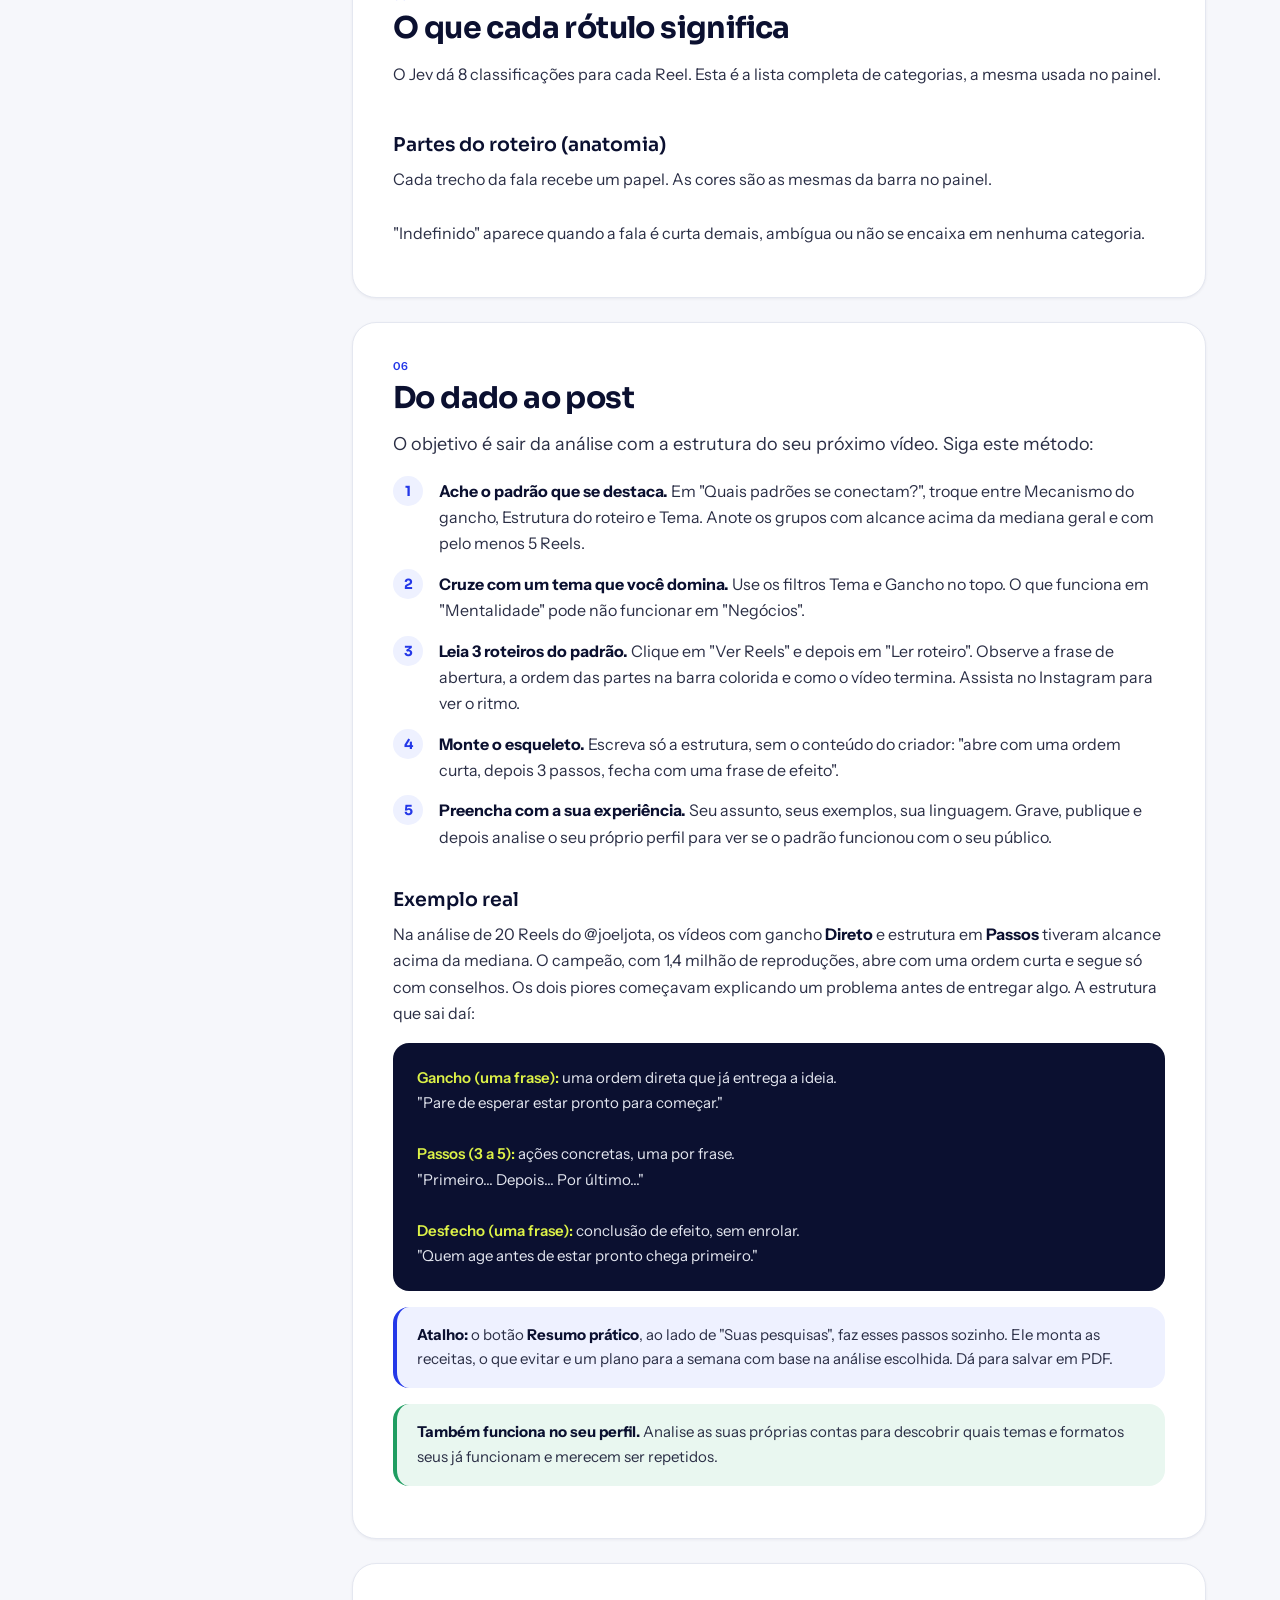
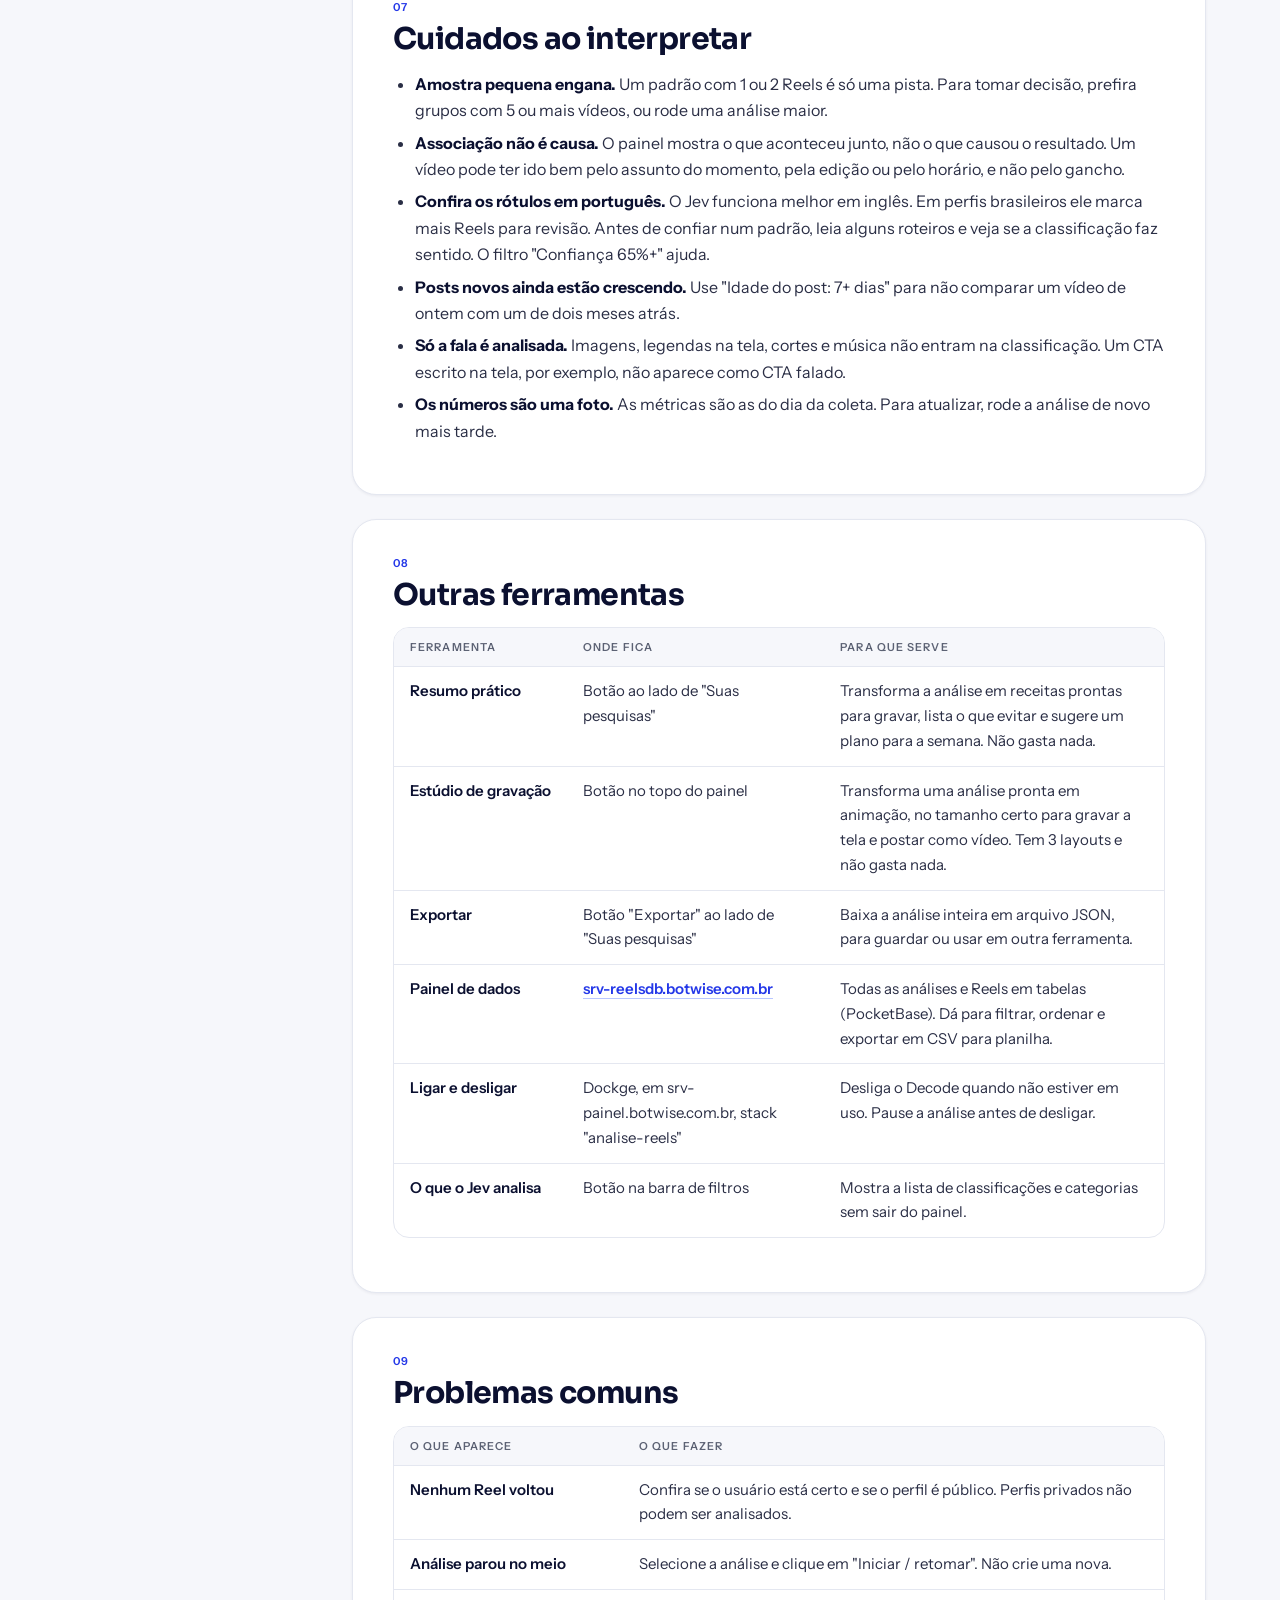
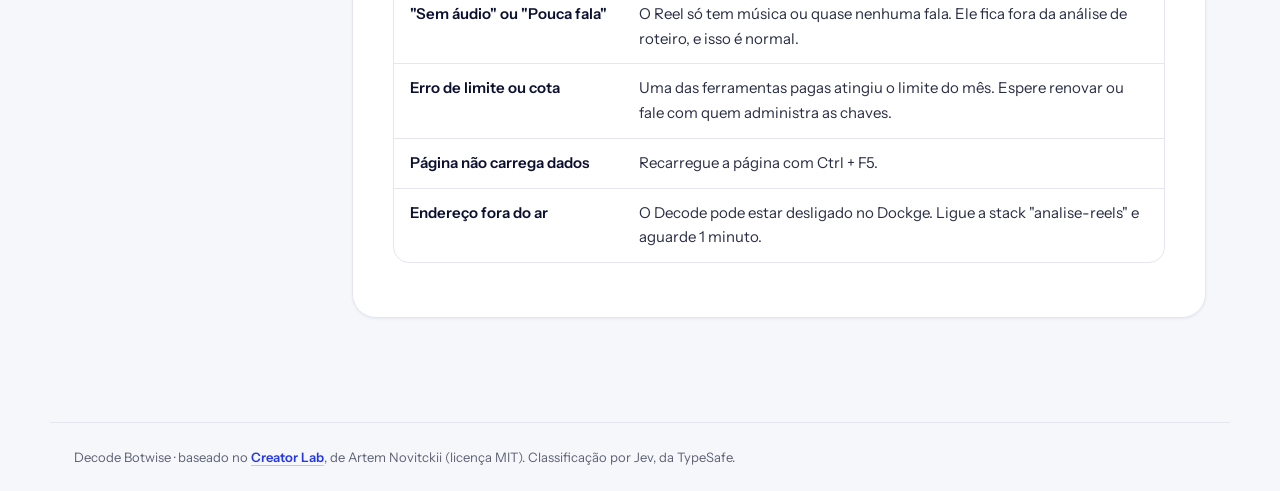
==== commit bff92d32: "Resumo prático: receitas, o que evitar e plano da semana a partir de uma análise Página /resumo calc" ====
--- a/public/manual.html
+++ b/public/manual.html
@@ -202,6 +202,7 @@
 <h3>Exemplo real</h3>
 <p>Na análise de 20 Reels do @joeljota, os vídeos com gancho <strong>Direto</strong> e estrutura em <strong>Passos</strong> tiveram alcance acima da mediana. O campeão, com 1,4 milhão de reproduções, abre com uma ordem curta e segue só com conselhos. Os dois piores começavam explicando um problema antes de entregar algo. A estrutura que sai daí:</p>
 <div class="modelo"><b>Gancho (uma frase):</b> uma ordem direta que já entrega a ideia.<br>"Pare de esperar estar pronto para começar."<br><br><b>Passos (3 a 5):</b> ações concretas, uma por frase.<br>"Primeiro... Depois... Por último..."<br><br><b>Desfecho (uma frase):</b> conclusão de efeito, sem enrolar.<br>"Quem age antes de estar pronto chega primeiro."</div>
+<div class="caixa dica"><p><b>Atalho:</b> o botão <b>Resumo prático</b>, ao lado de "Suas pesquisas", faz esses passos sozinho. Ele monta as receitas, o que evitar e um plano para a semana com base na análise escolhida. Dá para salvar em PDF.</p></div>
 <div class="caixa ok"><p><b>Também funciona no seu perfil.</b> Analise as suas próprias contas para descobrir quais temas e formatos seus já funcionam e merecem ser repetidos.</p></div>
 </section>
 
@@ -218,6 +219,7 @@
 
 <section id="ferramentas"><div class="num">08</div><h2>Outras ferramentas</h2>
 <div class="tabela"><table><thead><tr><th>Ferramenta</th><th>Onde fica</th><th>Para que serve</th></tr></thead><tbody>
+<tr><td>Resumo prático</td><td>Botão ao lado de "Suas pesquisas"</td><td>Transforma a análise em receitas prontas para gravar, lista o que evitar e sugere um plano para a semana. Não gasta nada.</td></tr>
 <tr><td>Estúdio de gravação</td><td>Botão no topo do painel</td><td>Transforma uma análise pronta em animação, no tamanho certo para gravar a tela e postar como vídeo. Tem 3 layouts e não gasta nada.</td></tr>
 <tr><td>Exportar</td><td>Botão "Exportar" ao lado de "Suas pesquisas"</td><td>Baixa a análise inteira em arquivo JSON, para guardar ou usar em outra ferramenta.</td></tr>
 <tr><td>Painel de dados</td><td><a href="https://srv-reelsdb.botwise.com.br/_/" target="_blank" rel="noopener noreferrer">srv-reelsdb.botwise.com.br</a></td><td>Todas as análises e Reels em tabelas (PocketBase). Dá para filtrar, ordenar e exportar em CSV para planilha.</td></tr>
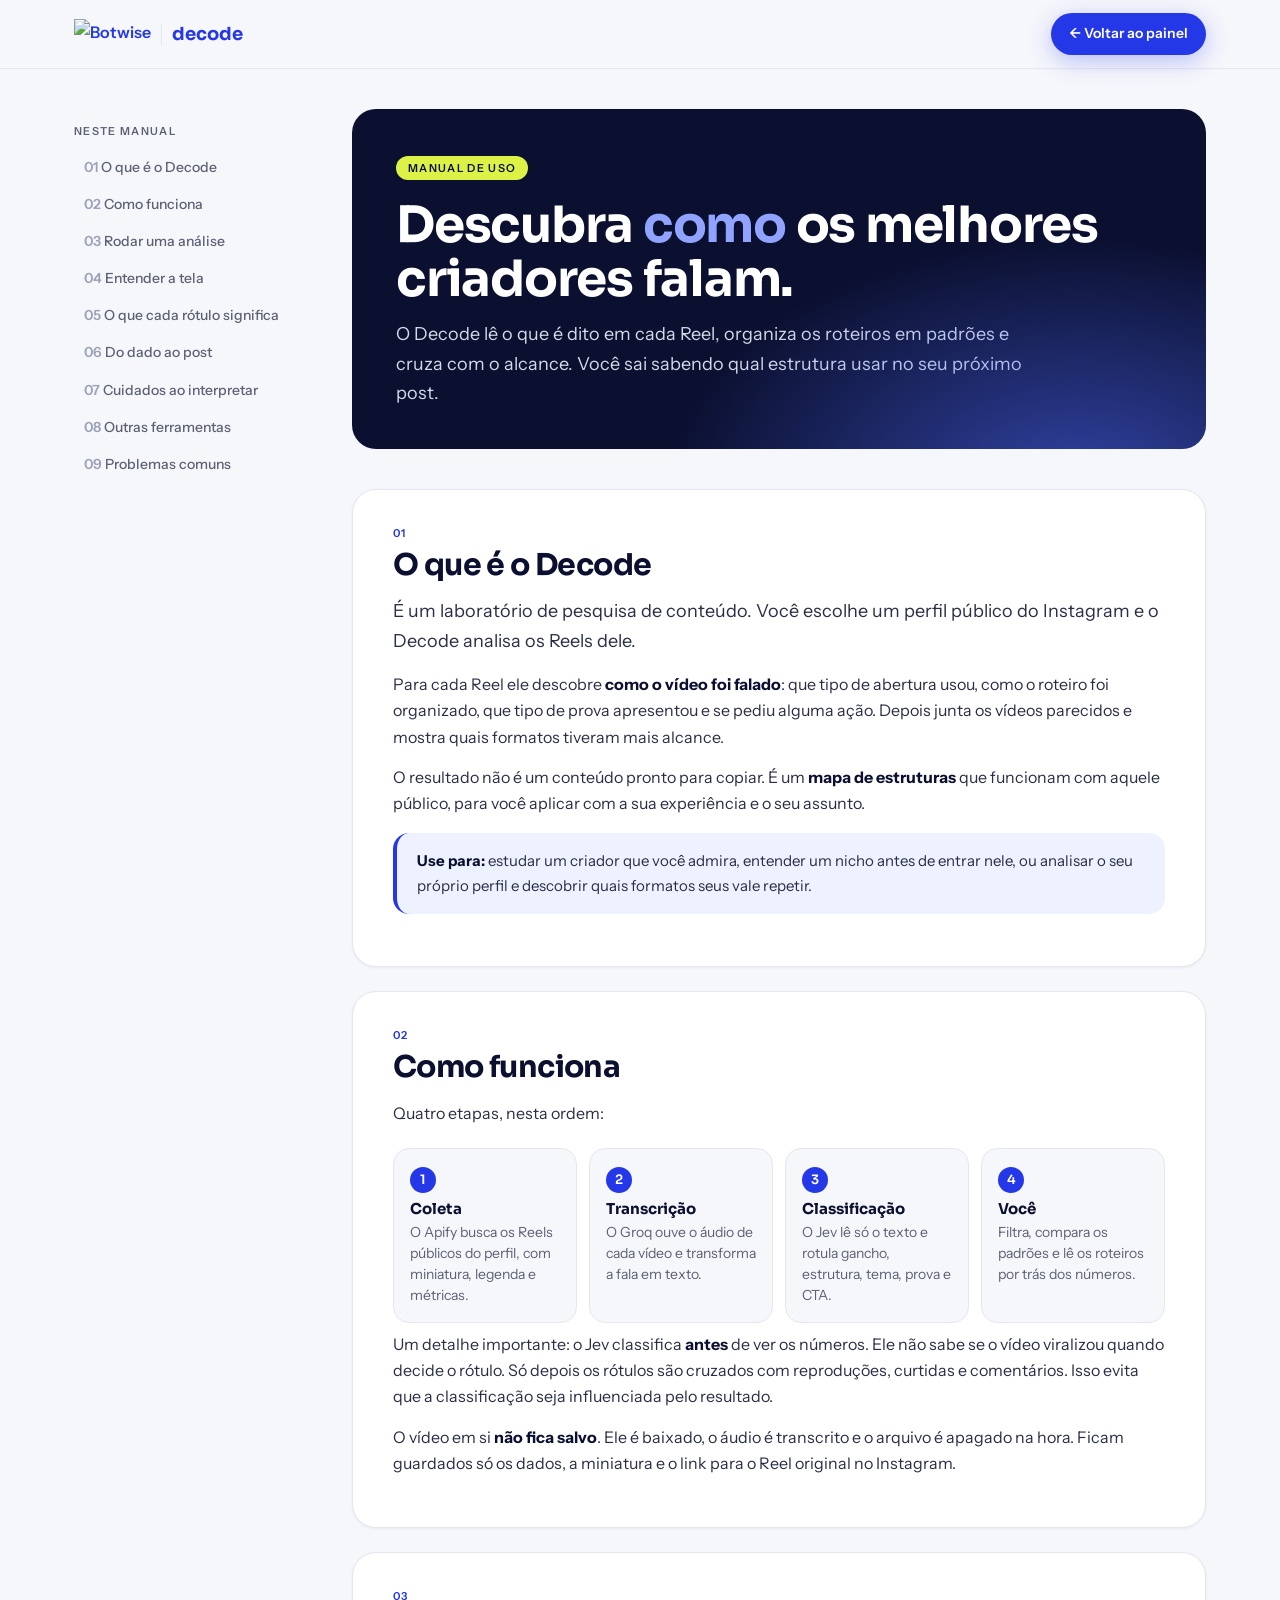
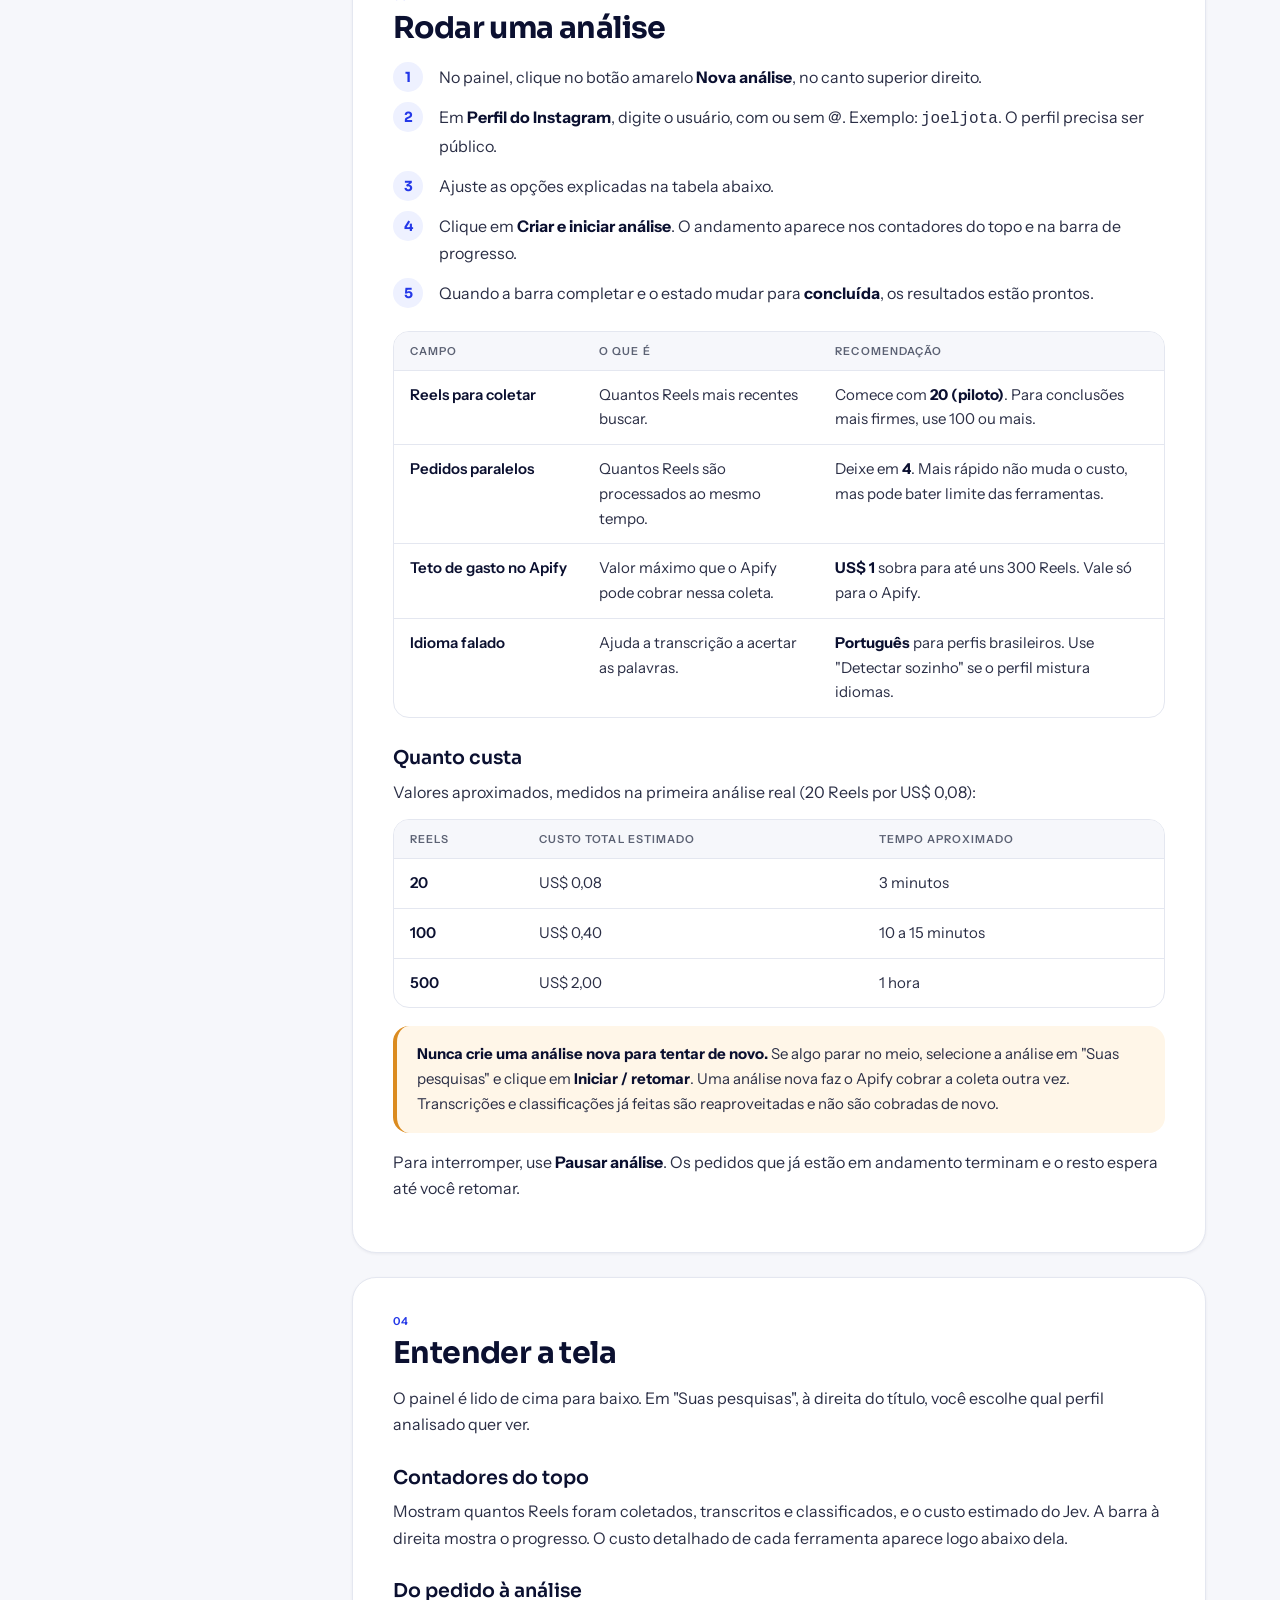
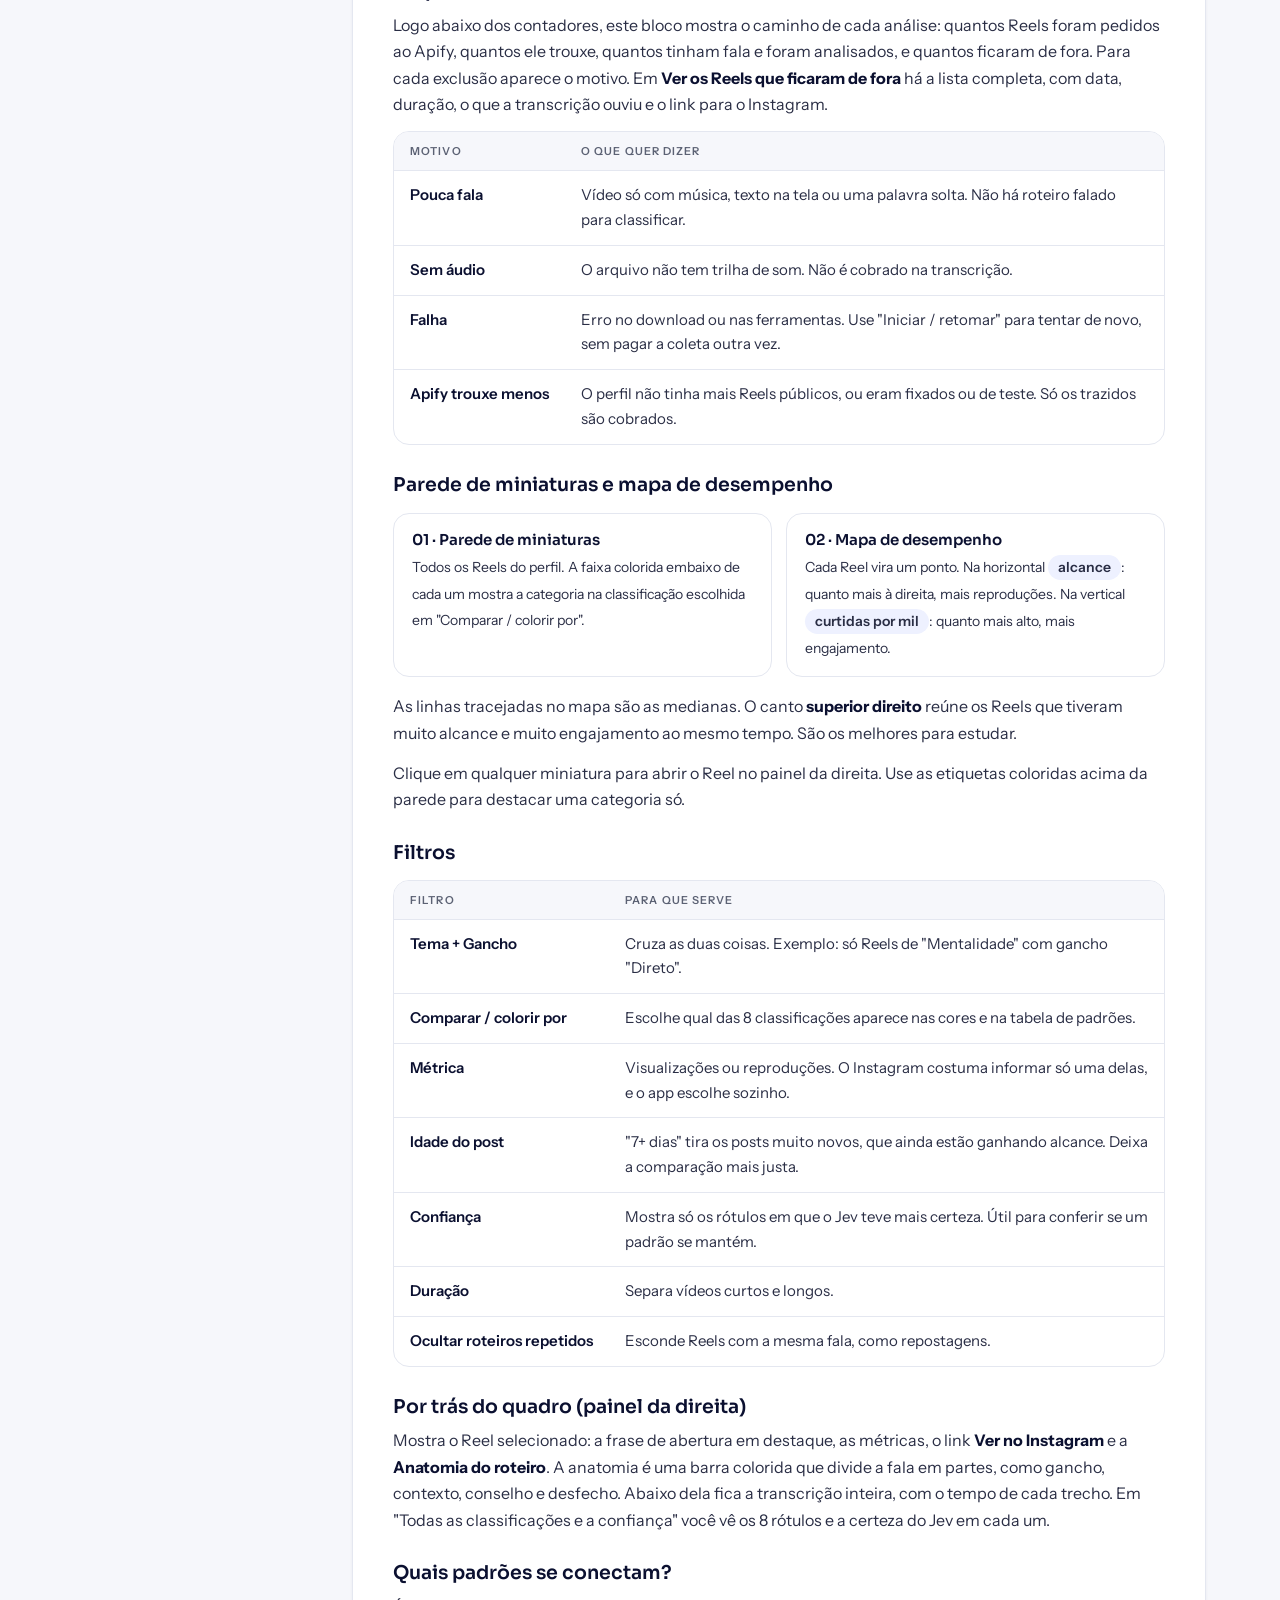
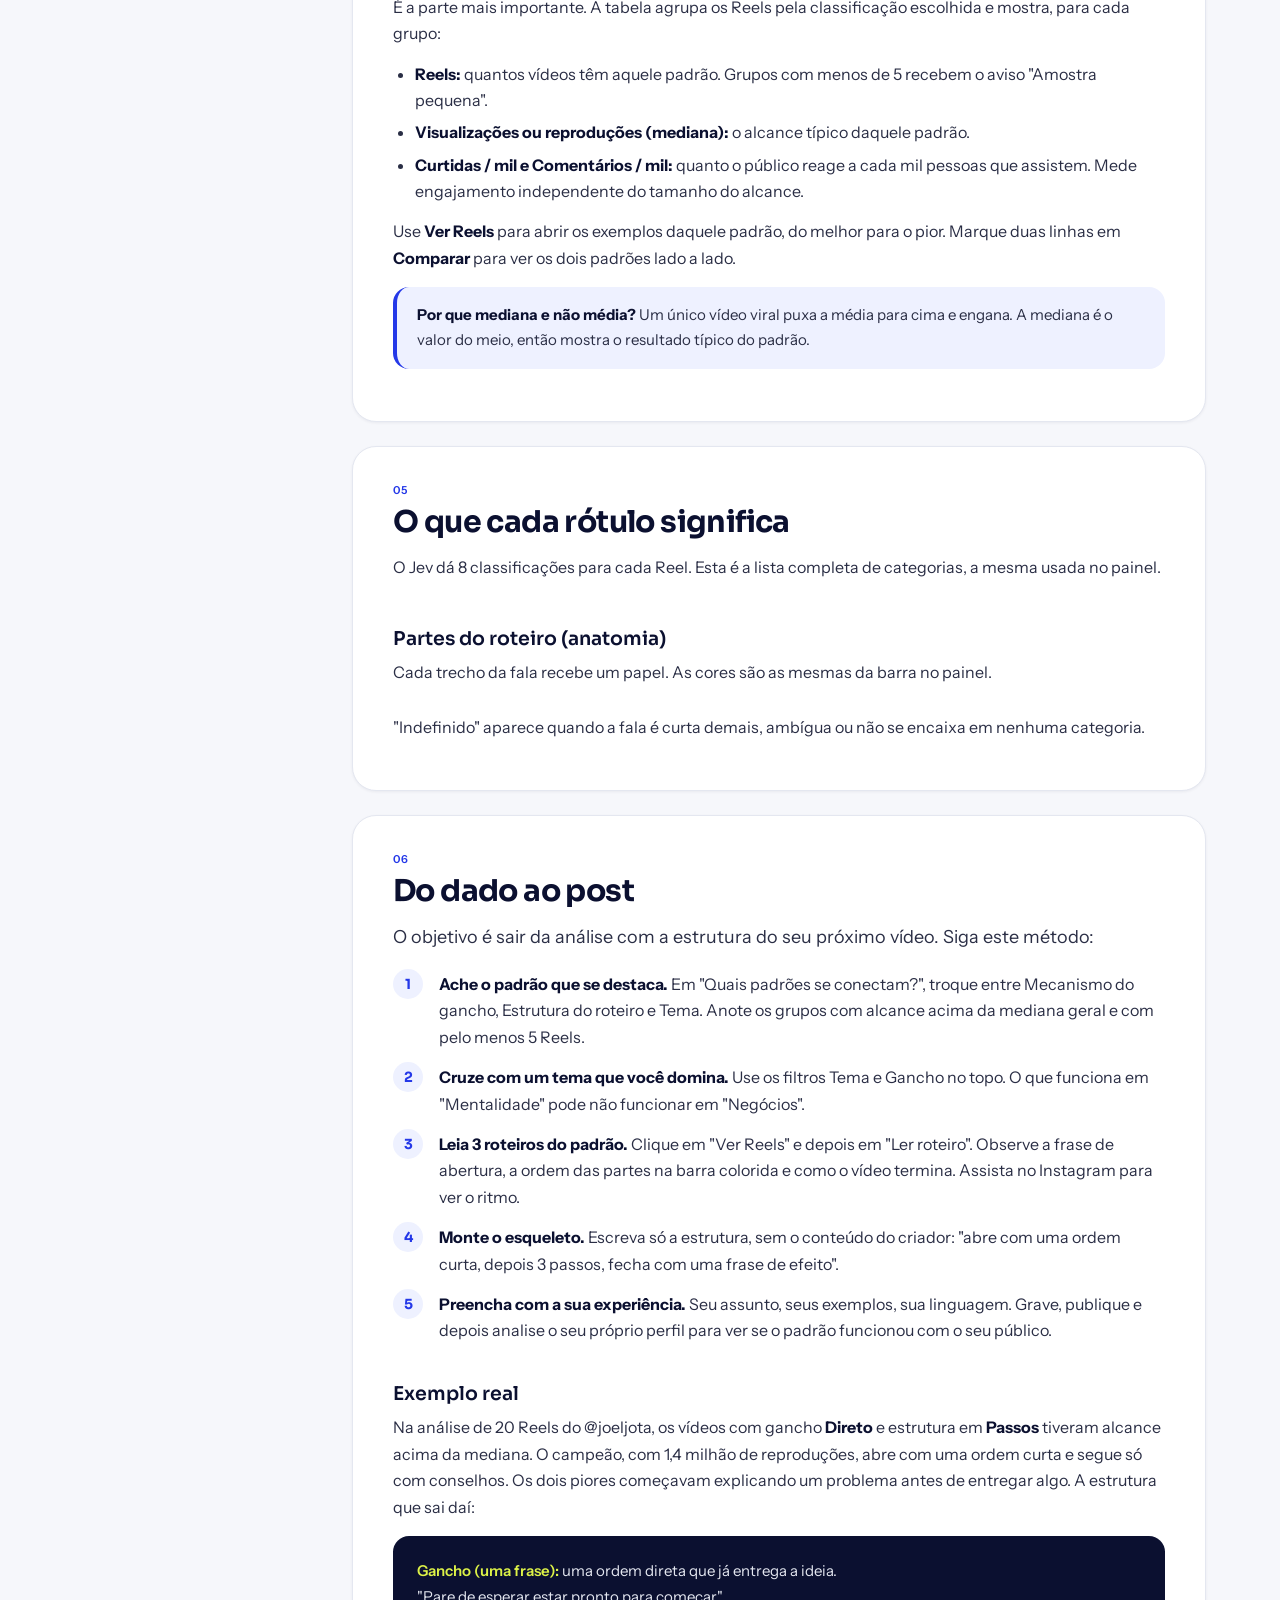
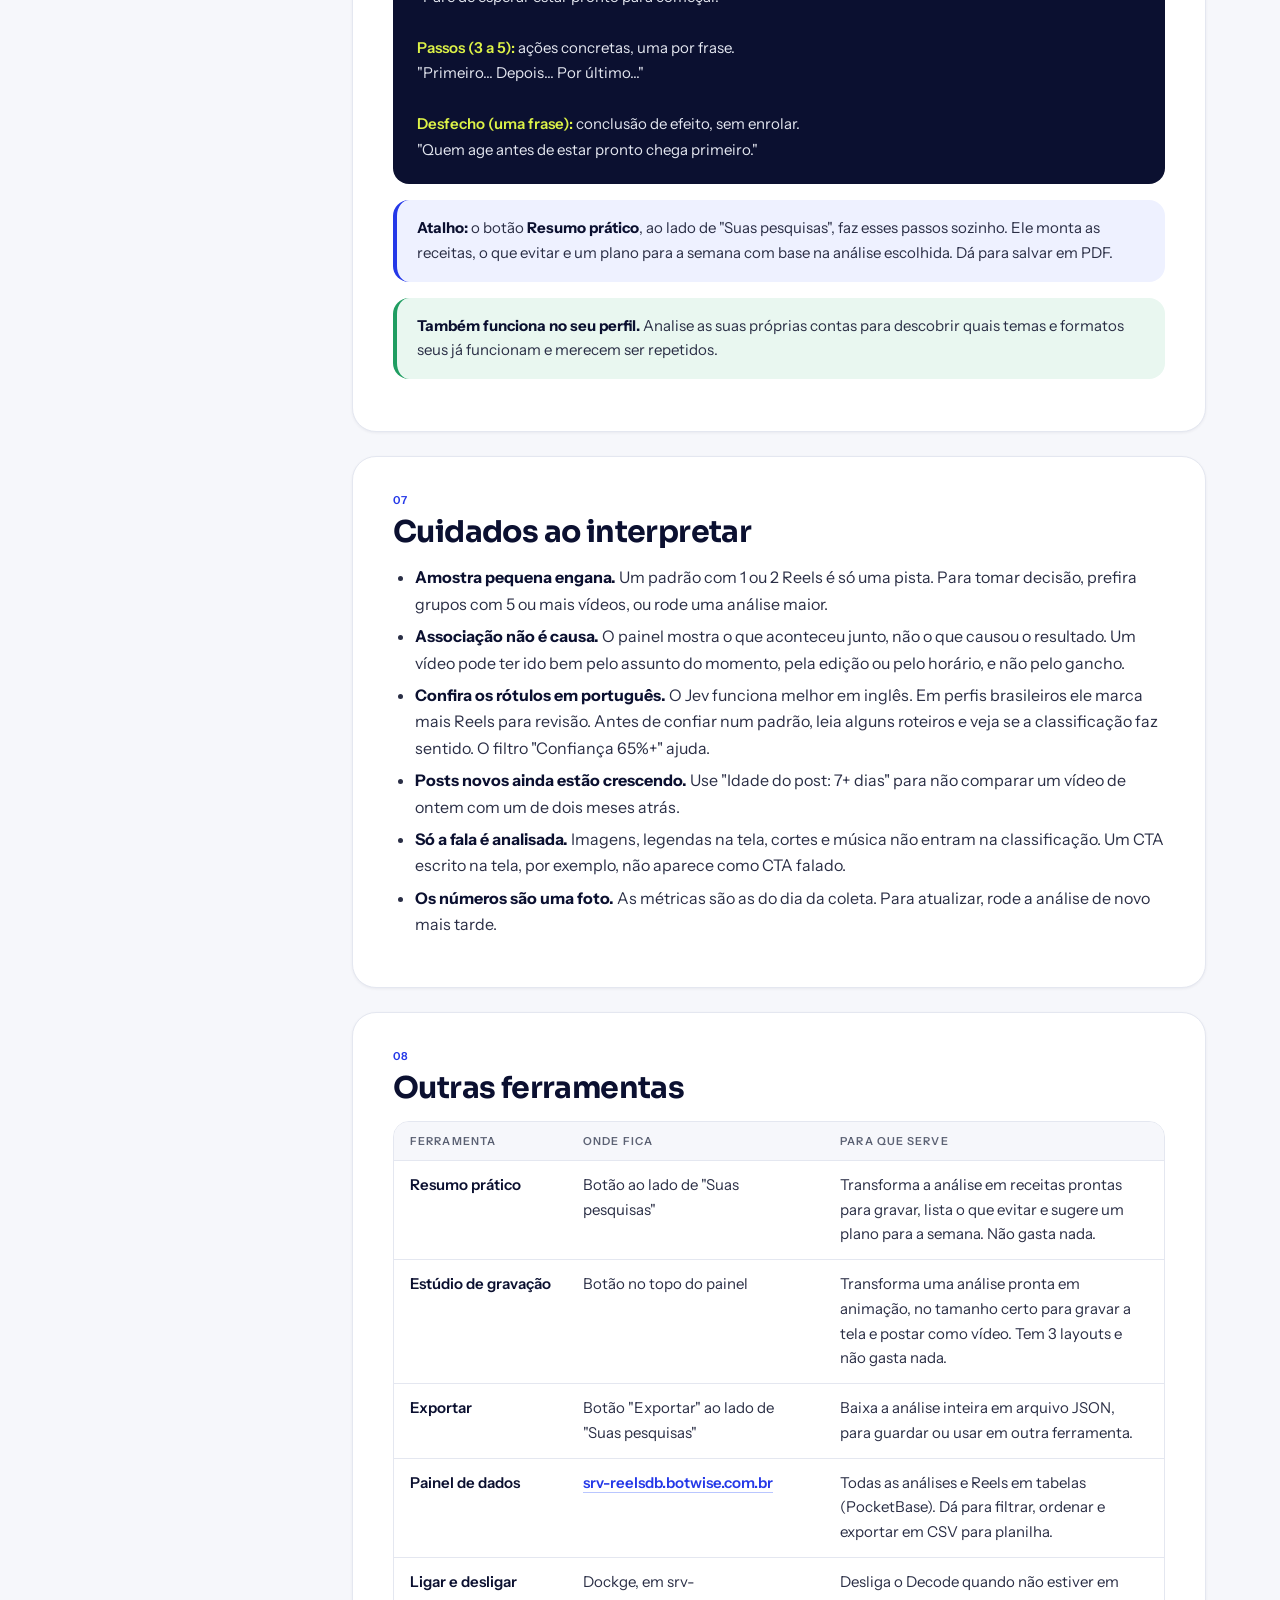
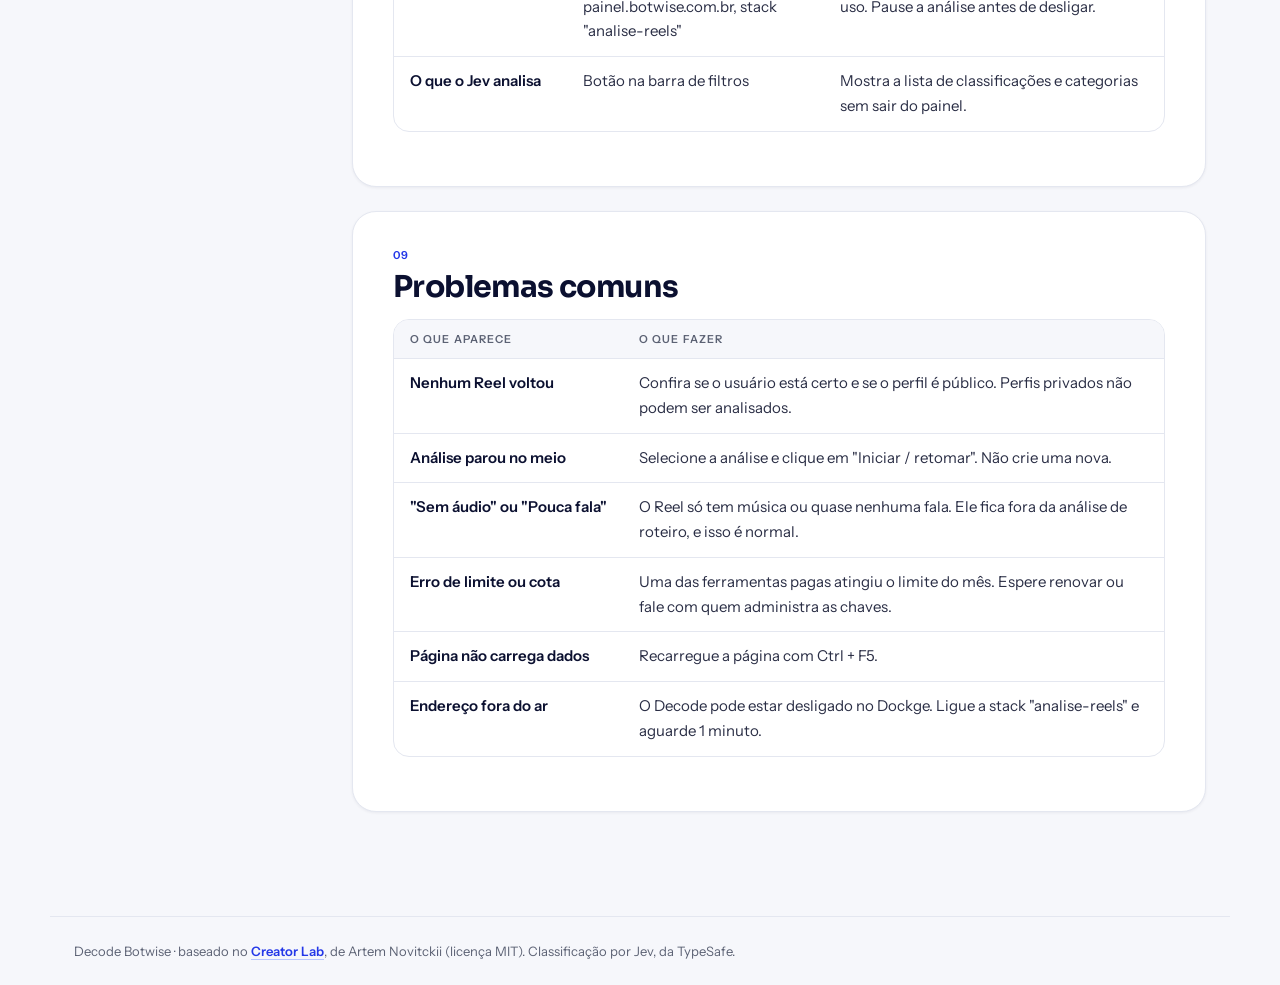
==== commit befc2023: "Painel: bloco 'Do pedido à análise' com coletados x analisados e o motivo de cada exclusão Mostra pe" ====
--- a/public/manual.html
+++ b/public/manual.html
@@ -151,6 +151,14 @@
 <p>O painel é lido de cima para baixo. Em "Suas pesquisas", à direita do título, você escolhe qual perfil analisado quer ver.</p>
 <h3>Contadores do topo</h3>
 <p>Mostram quantos Reels foram coletados, transcritos e classificados, e o custo estimado do Jev. A barra à direita mostra o progresso. O custo detalhado de cada ferramenta aparece logo abaixo dela.</p>
+<h3>Do pedido à análise</h3>
+<p>Logo abaixo dos contadores, este bloco mostra o caminho de cada análise: quantos Reels foram pedidos ao Apify, quantos ele trouxe, quantos tinham fala e foram analisados, e quantos ficaram de fora. Para cada exclusão aparece o motivo. Em <strong>Ver os Reels que ficaram de fora</strong> há a lista completa, com data, duração, o que a transcrição ouviu e o link para o Instagram.</p>
+<div class="tabela"><table><thead><tr><th>Motivo</th><th>O que quer dizer</th></tr></thead><tbody>
+<tr><td>Pouca fala</td><td>Vídeo só com música, texto na tela ou uma palavra solta. Não há roteiro falado para classificar.</td></tr>
+<tr><td>Sem áudio</td><td>O arquivo não tem trilha de som. Não é cobrado na transcrição.</td></tr>
+<tr><td>Falha</td><td>Erro no download ou nas ferramentas. Use "Iniciar / retomar" para tentar de novo, sem pagar a coleta outra vez.</td></tr>
+<tr><td>Apify trouxe menos</td><td>O perfil não tinha mais Reels públicos, ou eram fixados ou de teste. Só os trazidos são cobrados.</td></tr>
+</tbody></table></div>
 <h3>Parede de miniaturas e mapa de desempenho</h3>
 <div class="tela">
 <div><b>01 · Parede de miniaturas</b><span>Todos os Reels do perfil. A faixa colorida embaixo de cada um mostra a categoria na classificação escolhida em "Comparar / colorir por".</span></div>
